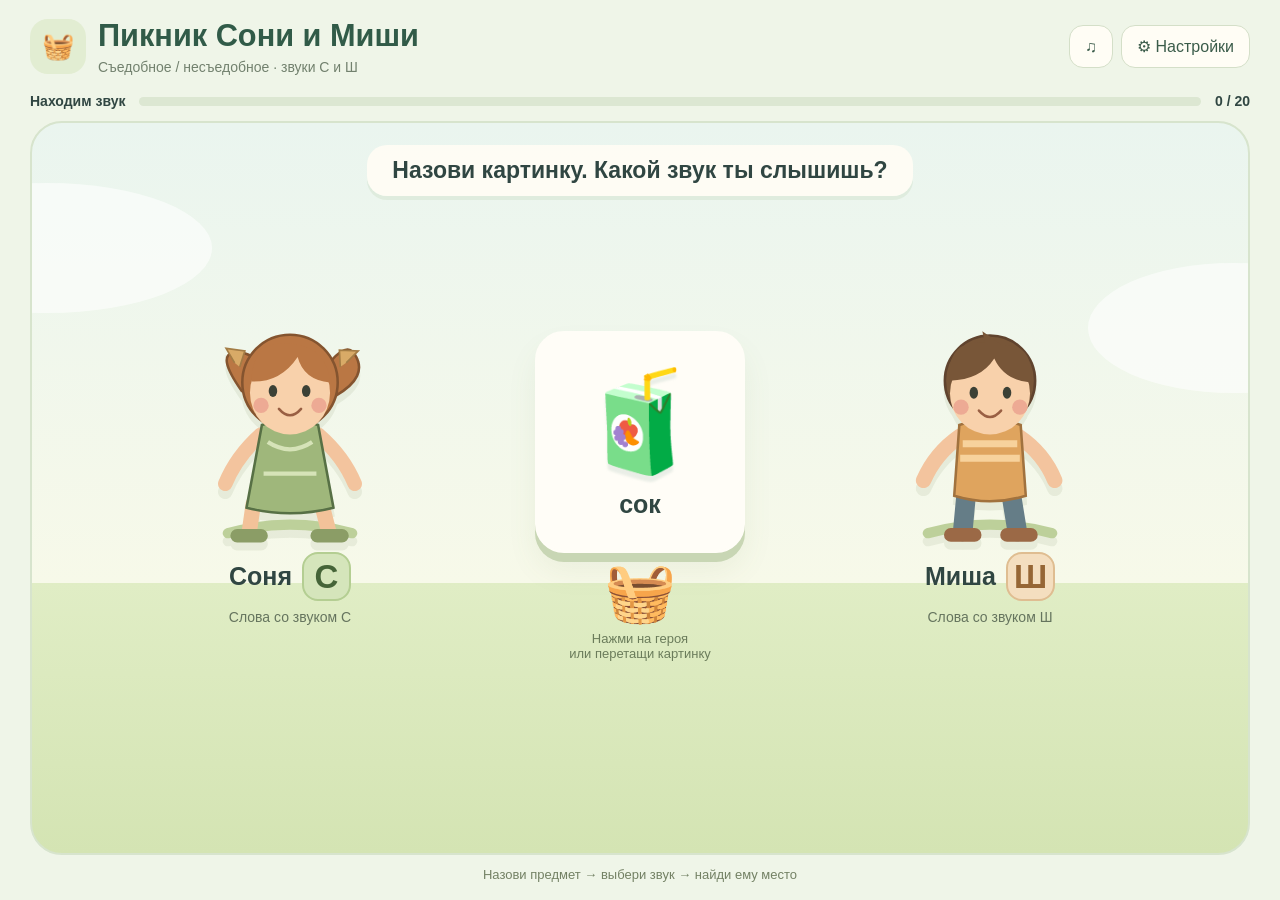
==== index.html @ 3ce97f21 "Add playable S and Sh picnic sorting game" ====
<!doctype html>
<html lang="ru"><head>
<meta charset="utf-8"><meta name="viewport" content="width=device-width,initial-scale=1">
<title>Пикник Сони и Миши · С и Ш</title>
<style>
:root{font-family:ui-rounded,'Trebuchet MS',Arial,sans-serif;color:#304642;background:#eff5e8}*{box-sizing:border-box}body{margin:0}button,select,input{font:inherit}button{cursor:pointer}button:focus-visible,select:focus-visible{outline:4px solid #ecab48;outline-offset:4px}button:disabled{cursor:default}.app{min-height:100svh;display:flex;flex-direction:column;padding:18px 30px;max-width:1600px;margin:auto}header{display:flex;align-items:center;gap:16px;justify-content:space-between}.brand{display:flex;align-items:center;gap:12px}.logo{background:#e2edd2;border-radius:18px;padding:12px;font-size:26px}h1{font-size:clamp(20px,2.4vw,32px);margin:0;color:#315b48}header p{margin:5px 0 0;color:#72816e;font-size:14px}.tools{display:flex;gap:8px}.icon,.small{border:1px solid #d4dfc8;background:#fffdf5;border-radius:14px;padding:11px 15px;color:#3b5c4a}.progress{margin:18px 0 12px;display:flex;align-items:center;gap:14px;font-weight:bold;font-size:14px}.track{height:9px;background:#dce7d2;border-radius:20px;flex:1;overflow:hidden}.fill{width:0;background:#8aaa69;height:100%;transition:width .4s}.scene{position:relative;flex:1;min-height:530px;border:2px solid #d7e4cd;border-radius:32px;overflow:hidden;background:linear-gradient(#eaf5ef 0%,#f7f9e9 63%,#e0edc5 63%,#d4e4b3 100%);display:flex;flex-direction:column;align-items:center;padding:22px 20px 16px}.scene:before,.scene:after{content:'';position:absolute;width:330px;height:130px;background:#fff9;border-radius:50%;top:60px;left:-150px}.scene:after{left:auto;right:-130px;top:140px;width:290px}.instruction{z-index:1;background:#fffdf5ed;border-radius:20px;padding:12px 25px;font-weight:bold;font-size:clamp(17px,2vw,23px);text-align:center;box-shadow:0 4px 0 #ceddc66b}.layout{z-index:1;width:100%;flex:1;display:grid;grid-template-columns:1fr 260px 1fr;align-items:center;gap:20px;max-width:1100px}.hero{border:3px solid transparent;background:transparent;border-radius:32px;padding:6px 16px;position:relative;min-width:0;color:inherit;transition:.2s}.hero:hover:not(:disabled){background:#fff8;transform:translateY(-4px)}.hero.selected{border-color:#e4af55;background:#fff9}.hero svg{width:100%;height:230px;overflow:visible;filter:drop-shadow(0 8px 0 #5c794518)}.name{display:flex;align-items:center;justify-content:center;gap:10px;font-size:25px;font-weight:bold;margin-top:2px}.badge{display:inline-grid;place-items:center;background:#d5e5bb;color:#456438;border:2px solid #b4ce92;width:49px;height:49px;border-radius:16px;font-size:33px}.misha .badge{background:#f4debf;border-color:#dfbd91;color:#966635}.caption{font-size:14px;color:#65745e;margin:8px 0}.collection{min-height:42px;max-width:240px;margin:auto;font-size:24px;line-height:1.5}.center{display:flex;flex-direction:column;align-items:center;gap:10px}.card{width:210px;height:222px;display:flex;flex-direction:column;justify-content:center;align-items:center;gap:12px;border:3px solid #fffdf7;border-radius:29px;background:#fffdf7;box-shadow:0 9px 0 #c8d6b4,0 18px 30px #67854a14;cursor:grab;touch-action:pan-y;transition:transform .2s}.card .picture{font-size:99px;line-height:1.15;filter:drop-shadow(0 6px 1px #afc5bc44)}.word{font-size:25px;font-weight:bold}.basket{font-size:58px;line-height:1}.tip{font-size:13px;color:#6b7c5b;text-align:center}.choices{display:flex;gap:14px;justify-content:center;z-index:2;min-height:68px;width:100%}.choice{border:2px solid #becda9;border-radius:20px;background:#fffdf5;padding:12px 24px;color:#3b593f;font-weight:bold;font-size:19px;box-shadow:0 4px 0 #bdcfa3;min-width:210px}.choice span{font-size:27px;margin-right:10px}.choice:hover{transform:translateY(-2px);background:#fff}.feedback{z-index:2;min-height:30px;margin-top:12px;font-size:17px;font-weight:bold;text-align:center}.wrong{animation:shake .35s}.happy svg{animation:hop .5s}.footer{text-align:center;font-size:13px;color:#738164;padding-top:12px}.overlay{position:fixed;inset:0;background:#30493f66;z-index:10;display:grid;place-items:center;padding:20px;backdrop-filter:blur(6px)}[hidden]{display:none!important}.modal{background:#fffef6;border-radius:30px;padding:28px;width:min(480px,100%);box-shadow:0 20px 80px #23452b33;max-height:90svh;overflow:auto}.modal h2{margin:0 0 12px;font-size:27px}.modal p{line-height:1.6;color:#68775f}.field{display:flex;align-items:center;justify-content:space-between;gap:16px;margin:18px 0}.field select{max-width:240px;padding:9px;border:1px solid #cad8bb;border-radius:10px;background:white;color:inherit}.field input{width:22px;height:22px;accent-color:#72955a}.primary{border:0;border-radius:16px;background:#547c4d;color:white;padding:14px 22px;font-weight:bold;min-height:48px}.modal .primary{width:100%;margin-top:8px}.finish{text-align:center}.finish .big{font-size:75px}.confetti{position:absolute;pointer-events:none;top:-30px;animation:fall 2.7s linear forwards;font-size:26px;z-index:5}.helptext{font-size:14px}.status{font-variant-numeric:tabular-nums;white-space:nowrap}@keyframes shake{25%{transform:translateX(-8px)}75%{transform:translateX(8px)}}@keyframes hop{50%{transform:translateY(-12px) rotate(3deg)}}@keyframes fall{to{transform:translateY(700px) rotate(260deg)}}@media(max-width:760px){.app{padding:12px}.tools button{padding:10px}.tools .label{display:none}.scene{padding:14px 6px;min-height:490px;border-radius:24px}.layout{grid-template-columns:1fr 145px 1fr;gap:0}.hero{padding:5px 0}.hero svg{height:180px}.card{width:140px;height:180px;border-radius:23px}.card .picture{font-size:73px}.word{font-size:21px}.name{font-size:18px;gap:5px}.badge{width:36px;height:36px;font-size:26px;border-radius:12px}.caption{font-size:12px}.collection{font-size:18px}.choice{min-width:0;flex:1;font-size:16px;padding:12px 8px}.choice span{margin-right:4px}.choices{gap:8px;padding:0 8px}.instruction{padding:12px}.tip{font-size:11px}header p{display:none}.basket{font-size:46px}.feedback{font-size:15px}}@media(max-width:410px){.layout{grid-template-columns:1fr 122px 1fr}.card{width:117px}.hero svg{height:150px}.name{font-size:16px}.badge{width:30px;height:32px;font-size:23px}.caption{font-size:11px}.word{font-size:19px}h1{font-size:18px}}
</style></head><body>
<div class="app">
<header><div class="brand"><div class="logo" aria-hidden="true">🧺</div><div><h1>Пикник Сони и Миши</h1><p>Съедобное / несъедобное · звуки С и Ш</p></div></div><div class="tools"><button class="icon" id="sound" aria-label="Выключить звуки">♫</button><button class="icon" id="settings">⚙ <span class="label">Настройки</span></button></div></header>
<div class="progress"><span id="phase">Находим звук</span><div class="track" role="progressbar" aria-label="Прогресс" aria-valuemin="0" aria-valuemax="20" aria-valuenow="0"><div class="fill"></div></div><span class="status" id="count">0 / 20</span></div>
<main class="scene"><div class="instruction" id="instruction">Назови картинку. Какой звук ты слышишь?</div>
<div class="layout"><button class="hero sonya" id="sonya" aria-label="Соня — звук С"><svg viewBox="0 0 260 270" aria-hidden="true"><path d="M57 255 Q130 235 203 255" fill="none" stroke="#bdd09a" stroke-width="12" stroke-linecap="round"/><path d="M87 220 L82 255 M167 220 L176 255" stroke="#f2c299" stroke-width="18" stroke-linecap="round"/><path d="M68 258h28m66 0h29" stroke="#8b9d66" stroke-width="16" stroke-linecap="round"/><path d="M96 139Q67 165 54 197M163 139q30 26 43 58" stroke="#f3c49e" stroke-width="17" fill="none" stroke-linecap="round"/><path d="M97 128Q130 116 163 128L181 225Q130 238 79 225Z" fill="#9fb77b" stroke="#577045" stroke-width="3"/><path d="M104 148q26 17 52 0M99 185h62" stroke="#d6e3b8" stroke-width="5" fill="none"/><path d="M74 89Q42 44 66 43q28-2 31 32M164 72q30-46 42-27 17 26-23 49" fill="#ba7744" stroke="#84542f" stroke-width="3"/><circle cx="130" cy="78" r="56" fill="#ba7744" stroke="#84542f" stroke-width="3"/><ellipse cx="130" cy="90" rx="47" ry="49" fill="#f8d1ab"/><path d="M85 77Q85 24 135 33q39 5 42 45-31-3-38-30-20 30-54 29" fill="#ba7744"/><ellipse cx="110" cy="88" rx="5" ry="7" fill="#3c4136"/><ellipse cx="149" cy="88" rx="5" ry="7" fill="#3c4136"/><circle cx="96" cy="105" r="9" fill="#edaa94"/><circle cx="164" cy="105" r="9" fill="#edaa94"/><path d="M117 109q13 15 26 0" stroke="#995f43" stroke-width="3" fill="none" stroke-linecap="round"/><path d="M65 55l-10-17 22 3-6 19M196 55l14-14-22-1 1 20" fill="#d8aa67" stroke="#a37c45" stroke-width="2"/></svg><div class="name">Соня <span class="badge">С</span></div><div class="caption">Слова со звуком С</div><div class="collection" id="sonyaItems" aria-label="Предметы Сони"></div></button>
<div class="center"><div class="card" id="card" draggable="true" tabindex="0" role="group" aria-label="Текущий предмет"><div class="picture" id="picture"></div><div class="word" id="word"></div></div><div class="basket" aria-hidden="true">🧺</div><div class="tip" id="tip">Нажми на героя<br>или перетащи картинку</div></div>
<button class="hero misha" id="misha" aria-label="Миша — звук Ш"><svg viewBox="0 0 260 270" aria-hidden="true"><path d="M57 255Q130 235 203 255" fill="none" stroke="#bdd09a" stroke-width="12" stroke-linecap="round"/><path d="M102 210l-4 43m57-43 7 43" stroke="#657d87" stroke-width="23" stroke-linecap="round"/><path d="M84 257h28m38 0h28" stroke="#9b6946" stroke-width="16" stroke-linecap="round"/><path d="M95 141q-29 20-43 52m111-52q30 20 43 52" stroke="#f3c49e" stroke-width="18" fill="none" stroke-linecap="round"/><path d="M94 128Q130 115 166 128L172 211Q130 224 88 211Z" fill="#dfa45e" stroke="#a1723e" stroke-width="3"/><path d="M98 150h64m-67 17h70" stroke="#f7d29c" stroke-width="8"/><circle cx="130" cy="76" r="53" fill="#785638" stroke="#60432e" stroke-width="3"/><ellipse cx="130" cy="91" rx="47" ry="48" fill="#f8d1ab"/><path d="M83 76q-5-48 41-45l-3-13 23 16q38-2 34 44-31-2-43-28-16 25-52 26" fill="#785638"/><ellipse cx="111" cy="90" rx="5" ry="7" fill="#3c4136"/><ellipse cx="150" cy="90" rx="5" ry="7" fill="#3c4136"/><circle cx="96" cy="107" r="9" fill="#edaa94"/><circle cx="165" cy="107" r="9" fill="#edaa94"/><path d="M117 111q13 15 26 0" stroke="#995f43" stroke-width="3" fill="none" stroke-linecap="round"/></svg><div class="name">Миша <span class="badge">Ш</span></div><div class="caption">Слова со звуком Ш</div><div class="collection" id="mishaItems" aria-label="Предметы Миши"></div></button></div>
<div class="choices" id="choices" hidden><button class="choice" data-edible="true"><span>🍽️</span>Можно съесть</button><button class="choice" data-edible="false"><span>🗄️</span>Нельзя съесть</button></div><div class="feedback" id="feedback" role="status" aria-live="polite"></div></main><div class="footer">Назови предмет → выбери звук → найди ему место</div></div>
<div class="overlay" id="settingsModal" hidden><section class="modal" role="dialog" aria-modal="true" aria-labelledby="settingsTitle"><h2 id="settingsTitle">Настроим пикник</h2><p>Ребёнок называет картинку вслух, а затем выбирает ответ.</p><label class="field">Режим<select id="mode"><option value="double">Звук + съедобное</option><option value="sound">Только С / Ш</option><option value="food">Только съедобное</option></select></label><label class="field">Картинок<select id="amount"><option>10</option><option>15</option><option selected>20</option></select></label><label class="field">Подписи к картинкам<input type="checkbox" id="labels" checked></label><p class="helptext">С и Ш — клавиши 1 и 2. На втором шаге: 1 — можно съесть, 2 — нельзя. Картинку также можно перетащить к ответу.</p><button class="primary" id="start">Начать заново</button><button class="small" id="closeSettings" style="width:100%;margin-top:10px">Продолжить игру</button></section></div>
<div class="overlay" id="finishModal" hidden><section class="modal finish" role="dialog" aria-modal="true" aria-labelledby="finishTitle"><div class="big">🧺🌼</div><h2 id="finishTitle">Пикник готов!</h2><p id="results"></p><p>Придумай предложение про угощение Сони или Миши.</p><button class="primary" id="again">Сыграть ещё</button><button class="small" id="finishSettings" style="margin-top:12px">Изменить настройки</button></section></div>
<script>
'use strict';
const ITEMS=[
['сок','🧃','С',true],['сыр','🧀','С',true],['суп','🍲','С',true],['салат','🥗','С',true],['ананас','🍍','С',true],
['сапог','👢','С',false],['самокат','🛴','С',false],['санки','🛷','С',false],['насос','pump','С',false],['пылесос','vacuum','С',false],
['каша','porridge','Ш',true],['груша','🍐','Ш',true],['вишня','🍒','Ш',true],['шоколад','🍫','Ш',true],['лапша','🍜','Ш',true],
['шапка','🧢','Ш',false],['шуба','coat','Ш',false],['шкаф','wardrobe','Ш',false],['машина','🚗','Ш',false],['подушка','pillow','Ш',false]
].map(([word,picture,sound,edible])=>({word,picture,sound,edible}));
const ART={pump:'<path d="M36 21h48M60 21v55M41 78h38v27H41zM28 108h64" fill="#83b1b4"/><path d="M79 97q27 0 22-37h-9" fill="none"/>',vacuum:'<path d="M46 75q-7-42 21-48h23v48M90 27v64h15" fill="none"/><path d="M18 76q25-22 51 0v26H18z" fill="#e5ad5e"/><circle cx="30" cy="104" r="9" fill="#627c85"/><circle cx="60" cy="104" r="9" fill="#627c85"/>',porridge:'<ellipse cx="60" cy="66" rx="43" ry="16" fill="#edcf8f"/><path d="M17 66q4 45 43 45t43-45" fill="#92b8ba"/><path d="M78 62l20-39" fill="none"/><circle cx="47" cy="61" r="3"/><circle cx="67" cy="67" r="3"/>',coat:'<path d="M43 23l17 13 17-13 27 19-8 42-17-8 5 36H36l5-36-17 8-8-42z" fill="#c59673"/><path d="M43 23l17 13-9 19-15-19m41-13L60 36l9 19 15-19M60 51v61" fill="#f5e7cf"/>',wardrobe:'<rect x="22" y="13" width="76" height="94" rx="5" fill="#c69a69"/><path d="M60 13v94M31 107v8m58-8v8"/><path d="M50 56v12m20-12v12" stroke="#fff2c7"/>',pillow:'<path d="M20 25q40 8 80 0-8 34 0 70-40-8-80 0 8-35 0-70z" fill="#c1b6dc"/><path d="M29 35q31 6 62 0-6 24 0 50-31-6-62 0 6-25 0-50z" fill="none" stroke="#e9def9"/>'};
const $=s=>document.querySelector(s);let deck=[],index=0,stage='sound',busy=false,errors=0,firstTry=0,itemWrong=false,timer=null,muted=false,returnFocus=null;let config={mode:'double',amount:20,labels:true};
function graphic(key){return ART[key]?'<svg viewBox="0 0 120 125" width="110" height="110" style="vertical-align:middle" fill="none" stroke="#53685b" stroke-width="4" stroke-linejoin="round" stroke-linecap="round" aria-hidden="true">'+ART[key]+'</svg>':key}
function shuffle(a){for(let i=a.length-1;i>0;i--){const j=Math.floor(Math.random()*(i+1));[a[i],a[j]]=[a[j],a[i]]}return a}
function newDeck(){const groups=['С','Ш'].flatMap(s=>[true,false].map(e=>shuffle(ITEMS.filter(x=>x.sound===s&&x.edible===e))));const a=[];for(let n=0;a.length<config.amount;n++)for(const g of shuffle([...groups]))if(g[n]&&a.length<config.amount)a.push(g[n]);return shuffle(a)}
function tone(ok){if(muted)return;try{const C=window.AudioContext||window.webkitAudioContext;if(!C)return;const c=tone.context||(tone.context=new C());c.resume();const o=c.createOscillator(),g=c.createGain();o.connect(g);g.connect(c.destination);o.type='sine';o.frequency.setValueAtTime(ok?540:230,c.currentTime);o.frequency.exponentialRampToValueAtTime(ok?810:180,c.currentTime+.14);g.gain.setValueAtTime(.065,c.currentTime);g.gain.exponentialRampToValueAtTime(.001,c.currentTime+.22);o.start();o.stop(c.currentTime+.23)}catch{}}
function render(){const item=deck[index];$('#count').textContent=index+' / '+deck.length;$('.fill').style.width=(100*index/deck.length)+'%';$('.track').setAttribute('aria-valuenow',index);$('.track').setAttribute('aria-valuemax',deck.length);if(!item)return;$('#picture').innerHTML=graphic(item.picture);$('#word').textContent=item.word;$('#word').hidden=!config.labels;$('#card').setAttribute('aria-label',config.labels?item.word:'Картинка предмета');$('#choices').hidden=stage!=='food';$('#phase').textContent=stage==='sound'?'Находим звук':'Съедобное или нет?';$('#instruction').textContent=stage==='sound'?'Назови картинку. Какой звук ты слышишь?':'Этот предмет можно съесть?';$('#tip').innerHTML=stage==='sound'?'Нажми на героя<br>или перетащи картинку':'Выбери тарелку или полочку';for(const [id,s]of [['sonya','С'],['misha','Ш']]){const hero=$('#'+id);hero.disabled=stage!=='sound';hero.classList.toggle('selected',stage==='food'&&config.mode!=='food'&&item.sound===s)}}
function start(){clearTimeout(timer);busy=false;index=0;errors=0;firstTry=0;itemWrong=false;deck=newDeck();stage=config.mode==='food'?'food':'sound';$('#feedback').textContent='';$('#sonyaItems').replaceChildren();$('#mishaItems').replaceChildren();$('#finishModal').hidden=true;$('#settingsModal').hidden=true;render()}
function error(){errors++;itemWrong=true;tone(false);$('#feedback').textContent='Попробуй ещё раз. Назови предмет медленно.';$('#feedback').style.color='#a16c39';$('#card').classList.remove('wrong');void $('#card').offsetWidth;$('#card').classList.add('wrong')}
function answer(value){if(busy||!$('#settingsModal').hidden||!$('#finishModal').hidden)return;const item=deck[index];if(!item)return;const correct=stage==='sound'?value===item.sound:value===item.edible;if(!correct){error();return}tone(true);$('#feedback').style.color='#4c7047';if(stage==='sound'&&config.mode==='double'){stage='food';$('#feedback').textContent='Верно, звук '+item.sound+'! Теперь найди предмету место.';render();return}busy=true;if(!itemWrong)firstTry++;$('#feedback').textContent=config.mode==='sound'?'Верно! Это слово со звуком '+item.sound+'.':item.edible?'Верно! '+item.word[0].toUpperCase()+item.word.slice(1)+' — можно съесть.':'Верно! '+item.word[0].toUpperCase()+item.word.slice(1)+' — нельзя съесть.';const hero=item.sound==='С'?'sonya':'misha';$('#'+hero).classList.add('happy');const token=document.createElement('span');token.title=item.word;token.innerHTML=ART[item.picture]?graphic(item.picture):item.picture;const svg=token.querySelector('svg');if(svg){svg.setAttribute('width','28');svg.setAttribute('height','28')}$('#'+hero+'Items').append(token);timer=setTimeout(()=>{$('#'+hero).classList.remove('happy');index++;itemWrong=false;busy=false;if(index===deck.length){render();finish()}else{stage=config.mode==='food'?'food':'sound';$('#feedback').textContent='';render()}},950)}
function finish(){$('#results').textContent='Разобрано предметов: '+deck.length+'. С первой попытки: '+firstTry+'. '+(errors?'Повторных попыток: '+errors+'.':'Все ответы верные!');$('#finishModal').hidden=false;$('#again').focus();for(let n=0;n<22;n++){const e=document.createElement('span');e.className='confetti';e.textContent=['🌼','🍃','✨'][n%3];e.style.left=Math.random()*100+'%';e.style.animationDelay=Math.random()*.7+'s';$('.scene').append(e);e.addEventListener('animationend',()=>e.remove())}}
$('#sonya').onclick=()=>answer('С');$('#misha').onclick=()=>answer('Ш');document.querySelectorAll('[data-edible]').forEach(b=>b.onclick=()=>answer(b.dataset.edible==='true'));
$('#card').addEventListener('dragstart',e=>{if(busy){e.preventDefault();return}e.dataTransfer.setData('text/plain','picnic-item');e.dataTransfer.effectAllowed='move'});
for(const target of document.querySelectorAll('.hero,.choice')){target.addEventListener('dragover',e=>{if(!busy)e.preventDefault()});target.addEventListener('drop',e=>{e.preventDefault();if(e.dataTransfer.getData('text/plain')!=='picnic-item')return;if(stage==='sound'&&target.classList.contains('hero'))answer(target.id==='sonya'?'С':'Ш');if(stage==='food'&&target.dataset.edible!==undefined)answer(target.dataset.edible==='true')})}
function settings(){returnFocus=document.activeElement;$('#mode').value=config.mode;$('#amount').value=config.amount;$('#labels').checked=config.labels;$('#settingsModal').hidden=false;$('#mode').focus()}
$('#settings').onclick=settings;$('#closeSettings').onclick=()=>{$('#settingsModal').hidden=true;returnFocus?.focus()};$('#start').onclick=()=>{config={mode:$('#mode').value,amount:Number($('#amount').value),labels:$('#labels').checked};start();$('#card').focus()};$('#again').onclick=()=>{start();$('#card').focus()};$('#finishSettings').onclick=()=>{$('#finishModal').hidden=true;settings()};$('#sound').onclick=()=>{muted=!muted;$('#sound').textContent=muted?'♪̸':'♫';$('#sound').setAttribute('aria-label',muted?'Включить звуки':'Выключить звуки');$('#sound').setAttribute('aria-pressed',String(muted))};
document.addEventListener('keydown',e=>{const modal=!$('#settingsModal').hidden?$('#settingsModal'):!$('#finishModal').hidden?$('#finishModal'):null;if(modal){if(e.key==='Escape'&&modal.id==='settingsModal')$('#closeSettings').click();if(e.key==='Tab'){const focusables=[...modal.querySelectorAll('button,select,input')];const first=focusables[0],last=focusables.at(-1);if(e.shiftKey&&document.activeElement===first){e.preventDefault();last.focus()}else if(!e.shiftKey&&document.activeElement===last){e.preventDefault();first.focus()}}return}if(e.key==='1'||e.key==='2'){e.preventDefault();answer(stage==='sound'?(e.key==='1'?'С':'Ш'):e.key==='1')}});start();
</script>
</body></html>
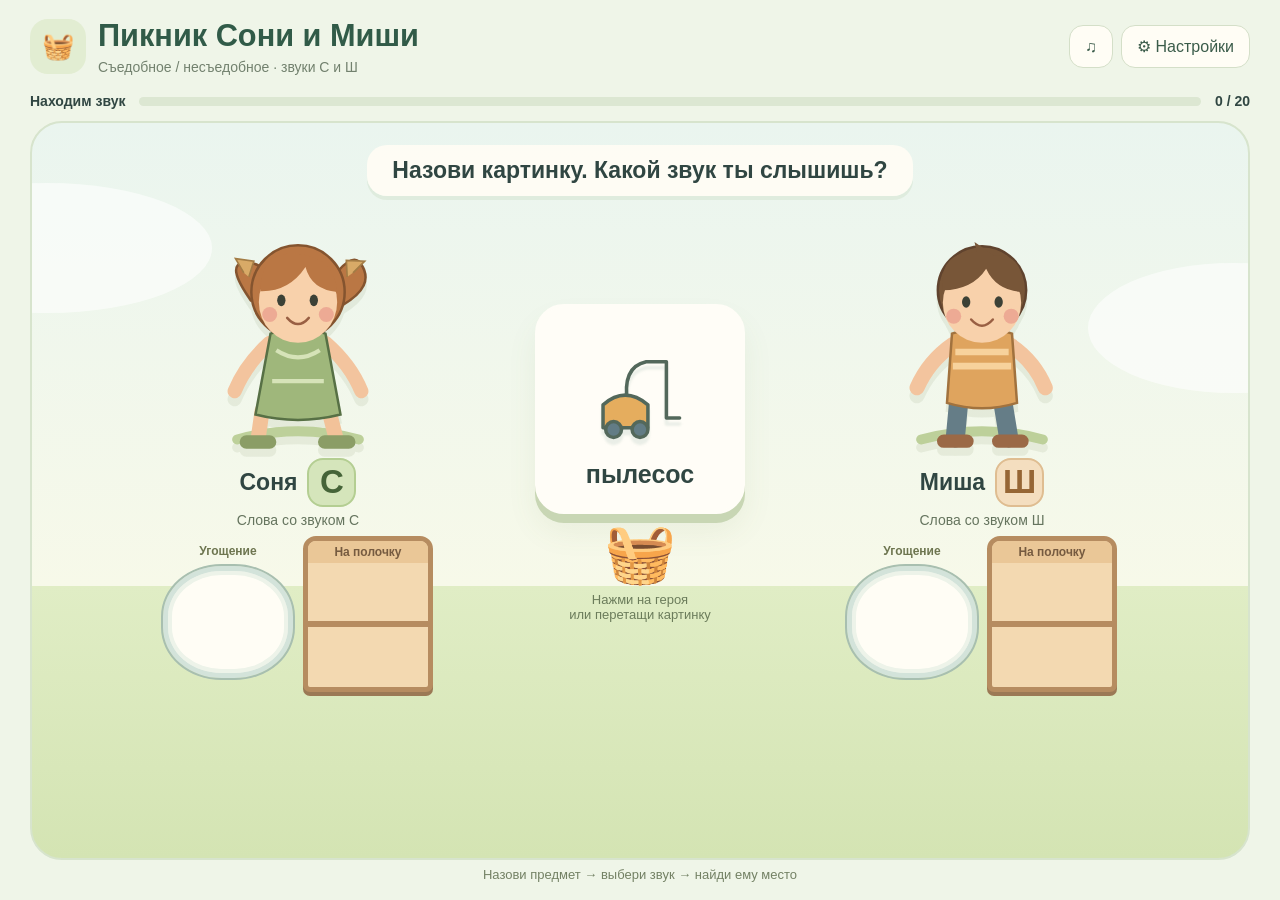
==== commit 5c137ee5: "Keep game viewport fixed and sort collected items into plates and shelves" ====
--- a/index.html
+++ b/index.html
@@ -3,15 +3,22 @@
 <meta charset="utf-8"><meta name="viewport" content="width=device-width,initial-scale=1">
 <title>Пикник Сони и Миши · С и Ш</title>
 <style>
-:root{font-family:ui-rounded,'Trebuchet MS',Arial,sans-serif;color:#304642;background:#eff5e8}*{box-sizing:border-box}body{margin:0}button,select,input{font:inherit}button{cursor:pointer}button:focus-visible,select:focus-visible{outline:4px solid #ecab48;outline-offset:4px}button:disabled{cursor:default}.app{min-height:100svh;display:flex;flex-direction:column;padding:18px 30px;max-width:1600px;margin:auto}header{display:flex;align-items:center;gap:16px;justify-content:space-between}.brand{display:flex;align-items:center;gap:12px}.logo{background:#e2edd2;border-radius:18px;padding:12px;font-size:26px}h1{font-size:clamp(20px,2.4vw,32px);margin:0;color:#315b48}header p{margin:5px 0 0;color:#72816e;font-size:14px}.tools{display:flex;gap:8px}.icon,.small{border:1px solid #d4dfc8;background:#fffdf5;border-radius:14px;padding:11px 15px;color:#3b5c4a}.progress{margin:18px 0 12px;display:flex;align-items:center;gap:14px;font-weight:bold;font-size:14px}.track{height:9px;background:#dce7d2;border-radius:20px;flex:1;overflow:hidden}.fill{width:0;background:#8aaa69;height:100%;transition:width .4s}.scene{position:relative;flex:1;min-height:530px;border:2px solid #d7e4cd;border-radius:32px;overflow:hidden;background:linear-gradient(#eaf5ef 0%,#f7f9e9 63%,#e0edc5 63%,#d4e4b3 100%);display:flex;flex-direction:column;align-items:center;padding:22px 20px 16px}.scene:before,.scene:after{content:'';position:absolute;width:330px;height:130px;background:#fff9;border-radius:50%;top:60px;left:-150px}.scene:after{left:auto;right:-130px;top:140px;width:290px}.instruction{z-index:1;background:#fffdf5ed;border-radius:20px;padding:12px 25px;font-weight:bold;font-size:clamp(17px,2vw,23px);text-align:center;box-shadow:0 4px 0 #ceddc66b}.layout{z-index:1;width:100%;flex:1;display:grid;grid-template-columns:1fr 260px 1fr;align-items:center;gap:20px;max-width:1100px}.hero{border:3px solid transparent;background:transparent;border-radius:32px;padding:6px 16px;position:relative;min-width:0;color:inherit;transition:.2s}.hero:hover:not(:disabled){background:#fff8;transform:translateY(-4px)}.hero.selected{border-color:#e4af55;background:#fff9}.hero svg{width:100%;height:230px;overflow:visible;filter:drop-shadow(0 8px 0 #5c794518)}.name{display:flex;align-items:center;justify-content:center;gap:10px;font-size:25px;font-weight:bold;margin-top:2px}.badge{display:inline-grid;place-items:center;background:#d5e5bb;color:#456438;border:2px solid #b4ce92;width:49px;height:49px;border-radius:16px;font-size:33px}.misha .badge{background:#f4debf;border-color:#dfbd91;color:#966635}.caption{font-size:14px;color:#65745e;margin:8px 0}.collection{min-height:42px;max-width:240px;margin:auto;font-size:24px;line-height:1.5}.center{display:flex;flex-direction:column;align-items:center;gap:10px}.card{width:210px;height:222px;display:flex;flex-direction:column;justify-content:center;align-items:center;gap:12px;border:3px solid #fffdf7;border-radius:29px;background:#fffdf7;box-shadow:0 9px 0 #c8d6b4,0 18px 30px #67854a14;cursor:grab;touch-action:pan-y;transition:transform .2s}.card .picture{font-size:99px;line-height:1.15;filter:drop-shadow(0 6px 1px #afc5bc44)}.word{font-size:25px;font-weight:bold}.basket{font-size:58px;line-height:1}.tip{font-size:13px;color:#6b7c5b;text-align:center}.choices{display:flex;gap:14px;justify-content:center;z-index:2;min-height:68px;width:100%}.choice{border:2px solid #becda9;border-radius:20px;background:#fffdf5;padding:12px 24px;color:#3b593f;font-weight:bold;font-size:19px;box-shadow:0 4px 0 #bdcfa3;min-width:210px}.choice span{font-size:27px;margin-right:10px}.choice:hover{transform:translateY(-2px);background:#fff}.feedback{z-index:2;min-height:30px;margin-top:12px;font-size:17px;font-weight:bold;text-align:center}.wrong{animation:shake .35s}.happy svg{animation:hop .5s}.footer{text-align:center;font-size:13px;color:#738164;padding-top:12px}.overlay{position:fixed;inset:0;background:#30493f66;z-index:10;display:grid;place-items:center;padding:20px;backdrop-filter:blur(6px)}[hidden]{display:none!important}.modal{background:#fffef6;border-radius:30px;padding:28px;width:min(480px,100%);box-shadow:0 20px 80px #23452b33;max-height:90svh;overflow:auto}.modal h2{margin:0 0 12px;font-size:27px}.modal p{line-height:1.6;color:#68775f}.field{display:flex;align-items:center;justify-content:space-between;gap:16px;margin:18px 0}.field select{max-width:240px;padding:9px;border:1px solid #cad8bb;border-radius:10px;background:white;color:inherit}.field input{width:22px;height:22px;accent-color:#72955a}.primary{border:0;border-radius:16px;background:#547c4d;color:white;padding:14px 22px;font-weight:bold;min-height:48px}.modal .primary{width:100%;margin-top:8px}.finish{text-align:center}.finish .big{font-size:75px}.confetti{position:absolute;pointer-events:none;top:-30px;animation:fall 2.7s linear forwards;font-size:26px;z-index:5}.helptext{font-size:14px}.status{font-variant-numeric:tabular-nums;white-space:nowrap}@keyframes shake{25%{transform:translateX(-8px)}75%{transform:translateX(8px)}}@keyframes hop{50%{transform:translateY(-12px) rotate(3deg)}}@keyframes fall{to{transform:translateY(700px) rotate(260deg)}}@media(max-width:760px){.app{padding:12px}.tools button{padding:10px}.tools .label{display:none}.scene{padding:14px 6px;min-height:490px;border-radius:24px}.layout{grid-template-columns:1fr 145px 1fr;gap:0}.hero{padding:5px 0}.hero svg{height:180px}.card{width:140px;height:180px;border-radius:23px}.card .picture{font-size:73px}.word{font-size:21px}.name{font-size:18px;gap:5px}.badge{width:36px;height:36px;font-size:26px;border-radius:12px}.caption{font-size:12px}.collection{font-size:18px}.choice{min-width:0;flex:1;font-size:16px;padding:12px 8px}.choice span{margin-right:4px}.choices{gap:8px;padding:0 8px}.instruction{padding:12px}.tip{font-size:11px}header p{display:none}.basket{font-size:46px}.feedback{font-size:15px}}@media(max-width:410px){.layout{grid-template-columns:1fr 122px 1fr}.card{width:117px}.hero svg{height:150px}.name{font-size:16px}.badge{width:30px;height:32px;font-size:23px}.caption{font-size:11px}.word{font-size:19px}h1{font-size:18px}}
+:root{font-family:ui-rounded,'Trebuchet MS',Arial,sans-serif;color:#304642;background:#eff5e8}*{box-sizing:border-box}body{margin:0}button,select,input{font:inherit}button{cursor:pointer}button:focus-visible,select:focus-visible{outline:4px solid #ecab48;outline-offset:4px}button:disabled{cursor:default}.app{min-height:100svh;display:flex;flex-direction:column;padding:18px 30px;max-width:1600px;margin:auto}header{display:flex;align-items:center;gap:16px;justify-content:space-between}.brand{display:flex;align-items:center;gap:12px}.logo{background:#e2edd2;border-radius:18px;padding:12px;font-size:26px}h1{font-size:clamp(20px,2.4vw,32px);margin:0;color:#315b48}header p{margin:5px 0 0;color:#72816e;font-size:14px}.tools{display:flex;gap:8px}.icon,.small{border:1px solid #d4dfc8;background:#fffdf5;border-radius:14px;padding:11px 15px;color:#3b5c4a}.progress{margin:18px 0 12px;display:flex;align-items:center;gap:14px;font-weight:bold;font-size:14px}.track{height:9px;background:#dce7d2;border-radius:20px;flex:1;overflow:hidden}.fill{width:0;background:#8aaa69;height:100%;transition:width .4s}.scene{position:relative;flex:1;min-height:530px;border:2px solid #d7e4cd;border-radius:32px;overflow:hidden;background:linear-gradient(#eaf5ef 0%,#f7f9e9 63%,#e0edc5 63%,#d4e4b3 100%);display:flex;flex-direction:column;align-items:center;padding:22px 20px 16px}.scene:before,.scene:after{content:'';position:absolute;width:330px;height:130px;background:#fff9;border-radius:50%;top:60px;left:-150px}.scene:after{left:auto;right:-130px;top:140px;width:290px}.instruction{z-index:1;background:#fffdf5ed;border-radius:20px;padding:12px 25px;font-weight:bold;font-size:clamp(17px,2vw,23px);text-align:center;box-shadow:0 4px 0 #ceddc66b}.layout{z-index:1;width:100%;flex:1;display:grid;grid-template-columns:1fr 260px 1fr;align-items:center;gap:20px;max-width:1100px}.hero{border:3px solid transparent;background:transparent;border-radius:32px;padding:6px 16px;position:relative;min-width:0;color:inherit;transition:.2s}.hero:hover:not(:disabled){background:#fff8;transform:translateY(-4px)}.hero.selected{border-color:#e4af55;background:#fff9}.hero>svg{width:100%;height:230px;overflow:visible;filter:drop-shadow(0 8px 0 #5c794518)}.name{display:flex;align-items:center;justify-content:center;gap:10px;font-size:25px;font-weight:bold;margin-top:2px}.badge{display:inline-grid;place-items:center;background:#d5e5bb;color:#456438;border:2px solid #b4ce92;width:49px;height:49px;border-radius:16px;font-size:33px}.misha .badge{background:#f4debf;border-color:#dfbd91;color:#966635}.caption{font-size:14px;color:#65745e;margin:8px 0}.collection{min-height:42px;max-width:240px;margin:auto;font-size:24px;line-height:1.5}.center{display:flex;flex-direction:column;align-items:center;gap:10px}.card{width:210px;height:222px;display:flex;flex-direction:column;justify-content:center;align-items:center;gap:12px;border:3px solid #fffdf7;border-radius:29px;background:#fffdf7;box-shadow:0 9px 0 #c8d6b4,0 18px 30px #67854a14;cursor:grab;touch-action:pan-y;transition:transform .2s}.card .picture{font-size:99px;line-height:1.15;filter:drop-shadow(0 6px 1px #afc5bc44)}.word{font-size:25px;font-weight:bold}.basket{font-size:58px;line-height:1}.tip{font-size:13px;color:#6b7c5b;text-align:center}.choices{display:flex;gap:14px;justify-content:center;z-index:2;min-height:68px;width:100%}.choice{border:2px solid #becda9;border-radius:20px;background:#fffdf5;padding:12px 24px;color:#3b593f;font-weight:bold;font-size:19px;box-shadow:0 4px 0 #bdcfa3;min-width:210px}.choice span{font-size:27px;margin-right:10px}.choice:hover{transform:translateY(-2px);background:#fff}.feedback{z-index:2;min-height:30px;margin-top:12px;font-size:17px;font-weight:bold;text-align:center}.wrong{animation:shake .35s}.happy>svg{animation:hop .5s}.footer{text-align:center;font-size:13px;color:#738164;padding-top:12px}.overlay{position:fixed;inset:0;background:#30493f66;z-index:10;display:grid;place-items:center;padding:20px;backdrop-filter:blur(6px)}[hidden]{display:none!important}.modal{background:#fffef6;border-radius:30px;padding:28px;width:min(480px,100%);box-shadow:0 20px 80px #23452b33;max-height:90svh;overflow:auto}.modal h2{margin:0 0 12px;font-size:27px}.modal p{line-height:1.6;color:#68775f}.field{display:flex;align-items:center;justify-content:space-between;gap:16px;margin:18px 0}.field select{max-width:240px;padding:9px;border:1px solid #cad8bb;border-radius:10px;background:white;color:inherit}.field input{width:22px;height:22px;accent-color:#72955a}.primary{border:0;border-radius:16px;background:#547c4d;color:white;padding:14px 22px;font-weight:bold;min-height:48px}.modal .primary{width:100%;margin-top:8px}.finish{text-align:center}.finish .big{font-size:75px}.confetti{position:absolute;pointer-events:none;top:-30px;animation:fall 2.7s linear forwards;font-size:26px;z-index:5}.helptext{font-size:14px}.status{font-variant-numeric:tabular-nums;white-space:nowrap}@keyframes shake{25%{transform:translateX(-8px)}75%{transform:translateX(8px)}}@keyframes hop{50%{transform:translateY(-12px) rotate(3deg)}}@keyframes fall{to{transform:translateY(700px) rotate(260deg)}}@media(max-width:760px){.app{padding:12px}.tools button{padding:10px}.tools .label{display:none}.scene{padding:14px 6px;min-height:490px;border-radius:24px}.layout{grid-template-columns:1fr 145px 1fr;gap:0}.hero{padding:5px 0}.hero>svg{height:180px}.card{width:140px;height:180px;border-radius:23px}.card .picture{font-size:73px}.word{font-size:21px}.name{font-size:18px;gap:5px}.badge{width:36px;height:36px;font-size:26px;border-radius:12px}.caption{font-size:12px}.collection{font-size:18px}.choice{min-width:0;flex:1;font-size:16px;padding:12px 8px}.choice span{margin-right:4px}.choices{gap:8px;padding:0 8px}.instruction{padding:12px}.tip{font-size:11px}header p{display:none}.basket{font-size:46px}.feedback{font-size:15px}}@media(max-width:410px){.layout{grid-template-columns:1fr 122px 1fr}.card{width:117px}.hero>svg{height:150px}.name{font-size:16px}.badge{width:30px;height:32px;font-size:23px}.caption{font-size:11px}.word{font-size:19px}h1{font-size:18px}}
+
+/* Fixed storage: small item SVGs never inherit character dimensions. */
+.app{height:100svh;min-height:0;overflow:hidden}header,.progress,.footer{flex-shrink:0}.scene{min-height:0;flex:1}.layout{min-height:0;grid-template-columns:minmax(0,1fr) 240px minmax(0,1fr);gap:14px}.hero{padding:4px 12px;align-self:center;width:100%;min-height:0}.hero>svg{height:clamp(105px,25svh,230px)}.hero:hover:not(:disabled){transform:none}.collection{width:100%;max-width:270px;height:164px;min-height:164px;display:grid;grid-template-columns:1fr 1fr;gap:10px;margin:8px auto 0;line-height:1;font-size:24px}.storage-label{font-size:12px;font-weight:bold;line-height:20px;color:#6d754f}.plate-zone{padding-top:5px}.slots{height:120px;display:grid;grid-template-columns:repeat(3,minmax(0,1fr));grid-template-rows:repeat(2,1fr);gap:3px;padding:8px;align-items:center;justify-items:center;overflow:hidden}.plate{border:5px solid #d3e3da;outline:2px solid #a8bfb0;background:#fffdf5;border-radius:45%;box-shadow:inset 0 0 0 4px #edf3e9;height:112px;margin-top:5px}.cupboard{background:#f3d9b1;border:5px solid #b68c60;border-radius:13px 13px 7px 7px;box-shadow:0 4px 0 #9b7955;height:156px;overflow:hidden}.cupboard .storage-label{background:#eac797;line-height:22px;color:#765b40}.shelf{height:124px;background:linear-gradient(to bottom,transparent 47%,#b68c60 47%,#b68c60 52%,transparent 52%);padding:2px 4px 8px}.slots>span{display:flex;align-items:center;justify-content:center;width:100%;height:100%;min-width:0;min-height:0;font-size:26px;line-height:1}.slots svg{display:block;width:30px!important;height:30px!important;max-width:100%;filter:none;overflow:visible}.choices{height:64px;min-height:64px;flex-shrink:0}.choices.inactive{visibility:hidden;pointer-events:none}.feedback{height:40px;min-height:40px;flex-shrink:0;margin-top:8px;font-size:16px;display:grid;place-items:center}.instruction{flex-shrink:0}.name{font-size:23px}.caption{margin:5px 0}.tip{min-height:30px}.card{height:210px}.footer{padding-top:7px}
+@media(max-height:760px){.app{padding-top:10px;padding-bottom:8px}.progress{margin:10px 0}.scene{padding-top:12px;padding-bottom:5px}.hero>svg{height:clamp(70px,20svh,150px)}.collection{height:134px;min-height:134px}.cupboard{height:129px}.slots{height:96px}.shelf{height:97px}.plate{height:94px}.name{font-size:19px}.badge{width:35px;height:35px;font-size:26px}.caption{font-size:12px}.card{height:175px}.card .picture{font-size:78px}.basket{font-size:42px}.instruction{padding:8px 15px;font-size:18px}.choices{height:54px;min-height:54px}.choice{padding:8px 16px;font-size:17px}.feedback{font-size:14px;height:34px;min-height:34px}.collection .slots svg{height:27px!important;width:27px!important}}
+@media(max-width:760px){.layout{grid-template-columns:minmax(0,1fr) 132px minmax(0,1fr);gap:3px}.hero{padding:4px 0}.hero>svg{height:clamp(85px,20svh,160px)}.collection{grid-template-columns:1fr;grid-template-rows:76px 101px;height:184px;min-height:184px;gap:6px;max-width:150px}.plate-zone{padding:0}.plate{height:52px;margin:0;border-width:3px;border-radius:45%;padding:4px;grid-template-columns:repeat(5,minmax(0,1fr));grid-template-rows:1fr;gap:0}.cupboard{height:98px;border-width:4px}.shelf{height:70px;padding:0 3px 5px}.slots>span{font-size:21px}.slots svg{width:23px!important;height:23px!important}.plate svg{width:20px!important;height:20px!important}.storage-label{font-size:10px;line-height:18px}.cupboard .storage-label{line-height:18px}.name{font-size:17px}.caption{font-size:10px}.card{width:124px;height:165px}.card .picture{font-size:68px}.word{font-size:18px}.choice{font-size:14px;padding:8px 3px}.choices{padding:0 2px}.instruction{font-size:16px}.feedback{font-size:13px}.scene{padding-left:5px;padding-right:5px}.footer{font-size:11px}.badge{width:30px;height:32px;font-size:23px}}
+@media(max-height:530px){.collection{height:100px;min-height:100px}.cupboard{height:97px}.slots{height:68px}.plate{height:65px}.hero>svg{height:70px}.caption{display:none}.card{height:125px}.card .picture{font-size:55px}.word{font-size:17px}.basket,.tip,.footer{display:none}.instruction{font-size:15px;padding:5px 12px}.feedback{height:28px;min-height:28px}.progress{margin:6px 0}.choices{height:44px;min-height:44px}.choice{padding:4px 10px}.logo{font-size:20px;padding:6px}h1{font-size:20px}header p{display:none}}
+
 </style></head><body>
 <div class="app">
 <header><div class="brand"><div class="logo" aria-hidden="true">🧺</div><div><h1>Пикник Сони и Миши</h1><p>Съедобное / несъедобное · звуки С и Ш</p></div></div><div class="tools"><button class="icon" id="sound" aria-label="Выключить звуки">♫</button><button class="icon" id="settings">⚙ <span class="label">Настройки</span></button></div></header>
 <div class="progress"><span id="phase">Находим звук</span><div class="track" role="progressbar" aria-label="Прогресс" aria-valuemin="0" aria-valuemax="20" aria-valuenow="0"><div class="fill"></div></div><span class="status" id="count">0 / 20</span></div>
 <main class="scene"><div class="instruction" id="instruction">Назови картинку. Какой звук ты слышишь?</div>
-<div class="layout"><button class="hero sonya" id="sonya" aria-label="Соня — звук С"><svg viewBox="0 0 260 270" aria-hidden="true"><path d="M57 255 Q130 235 203 255" fill="none" stroke="#bdd09a" stroke-width="12" stroke-linecap="round"/><path d="M87 220 L82 255 M167 220 L176 255" stroke="#f2c299" stroke-width="18" stroke-linecap="round"/><path d="M68 258h28m66 0h29" stroke="#8b9d66" stroke-width="16" stroke-linecap="round"/><path d="M96 139Q67 165 54 197M163 139q30 26 43 58" stroke="#f3c49e" stroke-width="17" fill="none" stroke-linecap="round"/><path d="M97 128Q130 116 163 128L181 225Q130 238 79 225Z" fill="#9fb77b" stroke="#577045" stroke-width="3"/><path d="M104 148q26 17 52 0M99 185h62" stroke="#d6e3b8" stroke-width="5" fill="none"/><path d="M74 89Q42 44 66 43q28-2 31 32M164 72q30-46 42-27 17 26-23 49" fill="#ba7744" stroke="#84542f" stroke-width="3"/><circle cx="130" cy="78" r="56" fill="#ba7744" stroke="#84542f" stroke-width="3"/><ellipse cx="130" cy="90" rx="47" ry="49" fill="#f8d1ab"/><path d="M85 77Q85 24 135 33q39 5 42 45-31-3-38-30-20 30-54 29" fill="#ba7744"/><ellipse cx="110" cy="88" rx="5" ry="7" fill="#3c4136"/><ellipse cx="149" cy="88" rx="5" ry="7" fill="#3c4136"/><circle cx="96" cy="105" r="9" fill="#edaa94"/><circle cx="164" cy="105" r="9" fill="#edaa94"/><path d="M117 109q13 15 26 0" stroke="#995f43" stroke-width="3" fill="none" stroke-linecap="round"/><path d="M65 55l-10-17 22 3-6 19M196 55l14-14-22-1 1 20" fill="#d8aa67" stroke="#a37c45" stroke-width="2"/></svg><div class="name">Соня <span class="badge">С</span></div><div class="caption">Слова со звуком С</div><div class="collection" id="sonyaItems" aria-label="Предметы Сони"></div></button>
+<div class="layout"><button class="hero sonya" id="sonya" aria-label="Соня — звук С"><svg viewBox="0 0 260 270" aria-hidden="true"><path d="M57 255 Q130 235 203 255" fill="none" stroke="#bdd09a" stroke-width="12" stroke-linecap="round"/><path d="M87 220 L82 255 M167 220 L176 255" stroke="#f2c299" stroke-width="18" stroke-linecap="round"/><path d="M68 258h28m66 0h29" stroke="#8b9d66" stroke-width="16" stroke-linecap="round"/><path d="M96 139Q67 165 54 197M163 139q30 26 43 58" stroke="#f3c49e" stroke-width="17" fill="none" stroke-linecap="round"/><path d="M97 128Q130 116 163 128L181 225Q130 238 79 225Z" fill="#9fb77b" stroke="#577045" stroke-width="3"/><path d="M104 148q26 17 52 0M99 185h62" stroke="#d6e3b8" stroke-width="5" fill="none"/><path d="M74 89Q42 44 66 43q28-2 31 32M164 72q30-46 42-27 17 26-23 49" fill="#ba7744" stroke="#84542f" stroke-width="3"/><circle cx="130" cy="78" r="56" fill="#ba7744" stroke="#84542f" stroke-width="3"/><ellipse cx="130" cy="90" rx="47" ry="49" fill="#f8d1ab"/><path d="M85 77Q85 24 135 33q39 5 42 45-31-3-38-30-20 30-54 29" fill="#ba7744"/><ellipse cx="110" cy="88" rx="5" ry="7" fill="#3c4136"/><ellipse cx="149" cy="88" rx="5" ry="7" fill="#3c4136"/><circle cx="96" cy="105" r="9" fill="#edaa94"/><circle cx="164" cy="105" r="9" fill="#edaa94"/><path d="M117 109q13 15 26 0" stroke="#995f43" stroke-width="3" fill="none" stroke-linecap="round"/><path d="M65 55l-10-17 22 3-6 19M196 55l14-14-22-1 1 20" fill="#d8aa67" stroke="#a37c45" stroke-width="2"/></svg><div class="name">Соня <span class="badge">С</span></div><div class="caption">Слова со звуком С</div><div class="collection" aria-label="Предметы Сони"><div class="plate-zone"><div class="storage-label">Угощение</div><div class="plate slots" id="sonyaFood" aria-label="Угощение Сони"></div></div><div class="cupboard"><div class="storage-label">На полочку</div><div class="shelf slots" id="sonyaThings" aria-label="Вещи Сони на полках"></div></div></div></button>
 <div class="center"><div class="card" id="card" draggable="true" tabindex="0" role="group" aria-label="Текущий предмет"><div class="picture" id="picture"></div><div class="word" id="word"></div></div><div class="basket" aria-hidden="true">🧺</div><div class="tip" id="tip">Нажми на героя<br>или перетащи картинку</div></div>
-<button class="hero misha" id="misha" aria-label="Миша — звук Ш"><svg viewBox="0 0 260 270" aria-hidden="true"><path d="M57 255Q130 235 203 255" fill="none" stroke="#bdd09a" stroke-width="12" stroke-linecap="round"/><path d="M102 210l-4 43m57-43 7 43" stroke="#657d87" stroke-width="23" stroke-linecap="round"/><path d="M84 257h28m38 0h28" stroke="#9b6946" stroke-width="16" stroke-linecap="round"/><path d="M95 141q-29 20-43 52m111-52q30 20 43 52" stroke="#f3c49e" stroke-width="18" fill="none" stroke-linecap="round"/><path d="M94 128Q130 115 166 128L172 211Q130 224 88 211Z" fill="#dfa45e" stroke="#a1723e" stroke-width="3"/><path d="M98 150h64m-67 17h70" stroke="#f7d29c" stroke-width="8"/><circle cx="130" cy="76" r="53" fill="#785638" stroke="#60432e" stroke-width="3"/><ellipse cx="130" cy="91" rx="47" ry="48" fill="#f8d1ab"/><path d="M83 76q-5-48 41-45l-3-13 23 16q38-2 34 44-31-2-43-28-16 25-52 26" fill="#785638"/><ellipse cx="111" cy="90" rx="5" ry="7" fill="#3c4136"/><ellipse cx="150" cy="90" rx="5" ry="7" fill="#3c4136"/><circle cx="96" cy="107" r="9" fill="#edaa94"/><circle cx="165" cy="107" r="9" fill="#edaa94"/><path d="M117 111q13 15 26 0" stroke="#995f43" stroke-width="3" fill="none" stroke-linecap="round"/></svg><div class="name">Миша <span class="badge">Ш</span></div><div class="caption">Слова со звуком Ш</div><div class="collection" id="mishaItems" aria-label="Предметы Миши"></div></button></div>
+<button class="hero misha" id="misha" aria-label="Миша — звук Ш"><svg viewBox="0 0 260 270" aria-hidden="true"><path d="M57 255Q130 235 203 255" fill="none" stroke="#bdd09a" stroke-width="12" stroke-linecap="round"/><path d="M102 210l-4 43m57-43 7 43" stroke="#657d87" stroke-width="23" stroke-linecap="round"/><path d="M84 257h28m38 0h28" stroke="#9b6946" stroke-width="16" stroke-linecap="round"/><path d="M95 141q-29 20-43 52m111-52q30 20 43 52" stroke="#f3c49e" stroke-width="18" fill="none" stroke-linecap="round"/><path d="M94 128Q130 115 166 128L172 211Q130 224 88 211Z" fill="#dfa45e" stroke="#a1723e" stroke-width="3"/><path d="M98 150h64m-67 17h70" stroke="#f7d29c" stroke-width="8"/><circle cx="130" cy="76" r="53" fill="#785638" stroke="#60432e" stroke-width="3"/><ellipse cx="130" cy="91" rx="47" ry="48" fill="#f8d1ab"/><path d="M83 76q-5-48 41-45l-3-13 23 16q38-2 34 44-31-2-43-28-16 25-52 26" fill="#785638"/><ellipse cx="111" cy="90" rx="5" ry="7" fill="#3c4136"/><ellipse cx="150" cy="90" rx="5" ry="7" fill="#3c4136"/><circle cx="96" cy="107" r="9" fill="#edaa94"/><circle cx="165" cy="107" r="9" fill="#edaa94"/><path d="M117 111q13 15 26 0" stroke="#995f43" stroke-width="3" fill="none" stroke-linecap="round"/></svg><div class="name">Миша <span class="badge">Ш</span></div><div class="caption">Слова со звуком Ш</div><div class="collection" aria-label="Предметы Миши"><div class="plate-zone"><div class="storage-label">Угощение</div><div class="plate slots" id="mishaFood" aria-label="Угощение Миши"></div></div><div class="cupboard"><div class="storage-label">На полочку</div><div class="shelf slots" id="mishaThings" aria-label="Вещи Миши на полках"></div></div></div></button></div>
 <div class="choices" id="choices" hidden><button class="choice" data-edible="true"><span>🍽️</span>Можно съесть</button><button class="choice" data-edible="false"><span>🗄️</span>Нельзя съесть</button></div><div class="feedback" id="feedback" role="status" aria-live="polite"></div></main><div class="footer">Назови предмет → выбери звук → найди ему место</div></div>
 <div class="overlay" id="settingsModal" hidden><section class="modal" role="dialog" aria-modal="true" aria-labelledby="settingsTitle"><h2 id="settingsTitle">Настроим пикник</h2><p>Ребёнок называет картинку вслух, а затем выбирает ответ.</p><label class="field">Режим<select id="mode"><option value="double">Звук + съедобное</option><option value="sound">Только С / Ш</option><option value="food">Только съедобное</option></select></label><label class="field">Картинок<select id="amount"><option>10</option><option>15</option><option selected>20</option></select></label><label class="field">Подписи к картинкам<input type="checkbox" id="labels" checked></label><p class="helptext">С и Ш — клавиши 1 и 2. На втором шаге: 1 — можно съесть, 2 — нельзя. Картинку также можно перетащить к ответу.</p><button class="primary" id="start">Начать заново</button><button class="small" id="closeSettings" style="width:100%;margin-top:10px">Продолжить игру</button></section></div>
 <div class="overlay" id="finishModal" hidden><section class="modal finish" role="dialog" aria-modal="true" aria-labelledby="finishTitle"><div class="big">🧺🌼</div><h2 id="finishTitle">Пикник готов!</h2><p id="results"></p><p>Придумай предложение про угощение Сони или Миши.</p><button class="primary" id="again">Сыграть ещё</button><button class="small" id="finishSettings" style="margin-top:12px">Изменить настройки</button></section></div>
@@ -29,10 +36,10 @@
 function shuffle(a){for(let i=a.length-1;i>0;i--){const j=Math.floor(Math.random()*(i+1));[a[i],a[j]]=[a[j],a[i]]}return a}
 function newDeck(){const groups=['С','Ш'].flatMap(s=>[true,false].map(e=>shuffle(ITEMS.filter(x=>x.sound===s&&x.edible===e))));const a=[];for(let n=0;a.length<config.amount;n++)for(const g of shuffle([...groups]))if(g[n]&&a.length<config.amount)a.push(g[n]);return shuffle(a)}
 function tone(ok){if(muted)return;try{const C=window.AudioContext||window.webkitAudioContext;if(!C)return;const c=tone.context||(tone.context=new C());c.resume();const o=c.createOscillator(),g=c.createGain();o.connect(g);g.connect(c.destination);o.type='sine';o.frequency.setValueAtTime(ok?540:230,c.currentTime);o.frequency.exponentialRampToValueAtTime(ok?810:180,c.currentTime+.14);g.gain.setValueAtTime(.065,c.currentTime);g.gain.exponentialRampToValueAtTime(.001,c.currentTime+.22);o.start();o.stop(c.currentTime+.23)}catch{}}
-function render(){const item=deck[index];$('#count').textContent=index+' / '+deck.length;$('.fill').style.width=(100*index/deck.length)+'%';$('.track').setAttribute('aria-valuenow',index);$('.track').setAttribute('aria-valuemax',deck.length);if(!item)return;$('#picture').innerHTML=graphic(item.picture);$('#word').textContent=item.word;$('#word').hidden=!config.labels;$('#card').setAttribute('aria-label',config.labels?item.word:'Картинка предмета');$('#choices').hidden=stage!=='food';$('#phase').textContent=stage==='sound'?'Находим звук':'Съедобное или нет?';$('#instruction').textContent=stage==='sound'?'Назови картинку. Какой звук ты слышишь?':'Этот предмет можно съесть?';$('#tip').innerHTML=stage==='sound'?'Нажми на героя<br>или перетащи картинку':'Выбери тарелку или полочку';for(const [id,s]of [['sonya','С'],['misha','Ш']]){const hero=$('#'+id);hero.disabled=stage!=='sound';hero.classList.toggle('selected',stage==='food'&&config.mode!=='food'&&item.sound===s)}}
-function start(){clearTimeout(timer);busy=false;index=0;errors=0;firstTry=0;itemWrong=false;deck=newDeck();stage=config.mode==='food'?'food':'sound';$('#feedback').textContent='';$('#sonyaItems').replaceChildren();$('#mishaItems').replaceChildren();$('#finishModal').hidden=true;$('#settingsModal').hidden=true;render()}
+function render(){const item=deck[index];$('#count').textContent=index+' / '+deck.length;$('.fill').style.width=(100*index/deck.length)+'%';$('.track').setAttribute('aria-valuenow',index);$('.track').setAttribute('aria-valuemax',deck.length);if(!item)return;$('#picture').innerHTML=graphic(item.picture);$('#word').textContent=item.word;$('#word').hidden=!config.labels;$('#card').setAttribute('aria-label',config.labels?item.word:'Картинка предмета');$('#choices').hidden=false;$('#choices').classList.toggle('inactive',stage!=='food');$('#choices').inert=stage!=='food';$('#phase').textContent=stage==='sound'?'Находим звук':'Съедобное или нет?';$('#instruction').textContent=stage==='sound'?'Назови картинку. Какой звук ты слышишь?':'Этот предмет можно съесть?';$('#tip').innerHTML=stage==='sound'?'Нажми на героя<br>или перетащи картинку':'Выбери тарелку или полочку';for(const [id,s]of [['sonya','С'],['misha','Ш']]){const hero=$('#'+id);hero.disabled=stage!=='sound';hero.classList.toggle('selected',stage==='food'&&config.mode!=='food'&&item.sound===s)}}
+function start(){clearTimeout(timer);busy=false;index=0;errors=0;firstTry=0;itemWrong=false;deck=newDeck();stage=config.mode==='food'?'food':'sound';$('#feedback').textContent='';document.querySelectorAll('.slots').forEach(zone=>zone.replaceChildren());$('#finishModal').hidden=true;$('#settingsModal').hidden=true;render()}
 function error(){errors++;itemWrong=true;tone(false);$('#feedback').textContent='Попробуй ещё раз. Назови предмет медленно.';$('#feedback').style.color='#a16c39';$('#card').classList.remove('wrong');void $('#card').offsetWidth;$('#card').classList.add('wrong')}
-function answer(value){if(busy||!$('#settingsModal').hidden||!$('#finishModal').hidden)return;const item=deck[index];if(!item)return;const correct=stage==='sound'?value===item.sound:value===item.edible;if(!correct){error();return}tone(true);$('#feedback').style.color='#4c7047';if(stage==='sound'&&config.mode==='double'){stage='food';$('#feedback').textContent='Верно, звук '+item.sound+'! Теперь найди предмету место.';render();return}busy=true;if(!itemWrong)firstTry++;$('#feedback').textContent=config.mode==='sound'?'Верно! Это слово со звуком '+item.sound+'.':item.edible?'Верно! '+item.word[0].toUpperCase()+item.word.slice(1)+' — можно съесть.':'Верно! '+item.word[0].toUpperCase()+item.word.slice(1)+' — нельзя съесть.';const hero=item.sound==='С'?'sonya':'misha';$('#'+hero).classList.add('happy');const token=document.createElement('span');token.title=item.word;token.innerHTML=ART[item.picture]?graphic(item.picture):item.picture;const svg=token.querySelector('svg');if(svg){svg.setAttribute('width','28');svg.setAttribute('height','28')}$('#'+hero+'Items').append(token);timer=setTimeout(()=>{$('#'+hero).classList.remove('happy');index++;itemWrong=false;busy=false;if(index===deck.length){render();finish()}else{stage=config.mode==='food'?'food':'sound';$('#feedback').textContent='';render()}},950)}
+function answer(value){if(busy||!$('#settingsModal').hidden||!$('#finishModal').hidden)return;const item=deck[index];if(!item)return;const correct=stage==='sound'?value===item.sound:value===item.edible;if(!correct){error();return}tone(true);$('#feedback').style.color='#4c7047';if(stage==='sound'&&config.mode==='double'){stage='food';$('#feedback').textContent='Верно, звук '+item.sound+'! Теперь найди предмету место.';render();return}busy=true;if(!itemWrong)firstTry++;$('#feedback').textContent=config.mode==='sound'?'Верно! Это слово со звуком '+item.sound+'.':item.edible?'Верно! '+item.word[0].toUpperCase()+item.word.slice(1)+' — можно съесть.':'Верно! '+item.word[0].toUpperCase()+item.word.slice(1)+' — нельзя съесть.';const hero=item.sound==='С'?'sonya':'misha';$('#'+hero).classList.add('happy');const token=document.createElement('span');token.title=item.word;token.innerHTML=ART[item.picture]?graphic(item.picture):item.picture;const svg=token.querySelector('svg');if(svg){svg.setAttribute('width','28');svg.setAttribute('height','28')}$('#'+hero+(item.edible?'Food':'Things')).append(token);timer=setTimeout(()=>{$('#'+hero).classList.remove('happy');index++;itemWrong=false;busy=false;if(index===deck.length){render();finish()}else{stage=config.mode==='food'?'food':'sound';$('#feedback').textContent='';render()}},950)}
 function finish(){$('#results').textContent='Разобрано предметов: '+deck.length+'. С первой попытки: '+firstTry+'. '+(errors?'Повторных попыток: '+errors+'.':'Все ответы верные!');$('#finishModal').hidden=false;$('#again').focus();for(let n=0;n<22;n++){const e=document.createElement('span');e.className='confetti';e.textContent=['🌼','🍃','✨'][n%3];e.style.left=Math.random()*100+'%';e.style.animationDelay=Math.random()*.7+'s';$('.scene').append(e);e.addEventListener('animationend',()=>e.remove())}}
 $('#sonya').onclick=()=>answer('С');$('#misha').onclick=()=>answer('Ш');document.querySelectorAll('[data-edible]').forEach(b=>b.onclick=()=>answer(b.dataset.edible==='true'));
 $('#card').addEventListener('dragstart',e=>{if(busy){e.preventDefault();return}e.dataTransfer.setData('text/plain','picnic-item');e.dataTransfer.effectAllowed='move'});
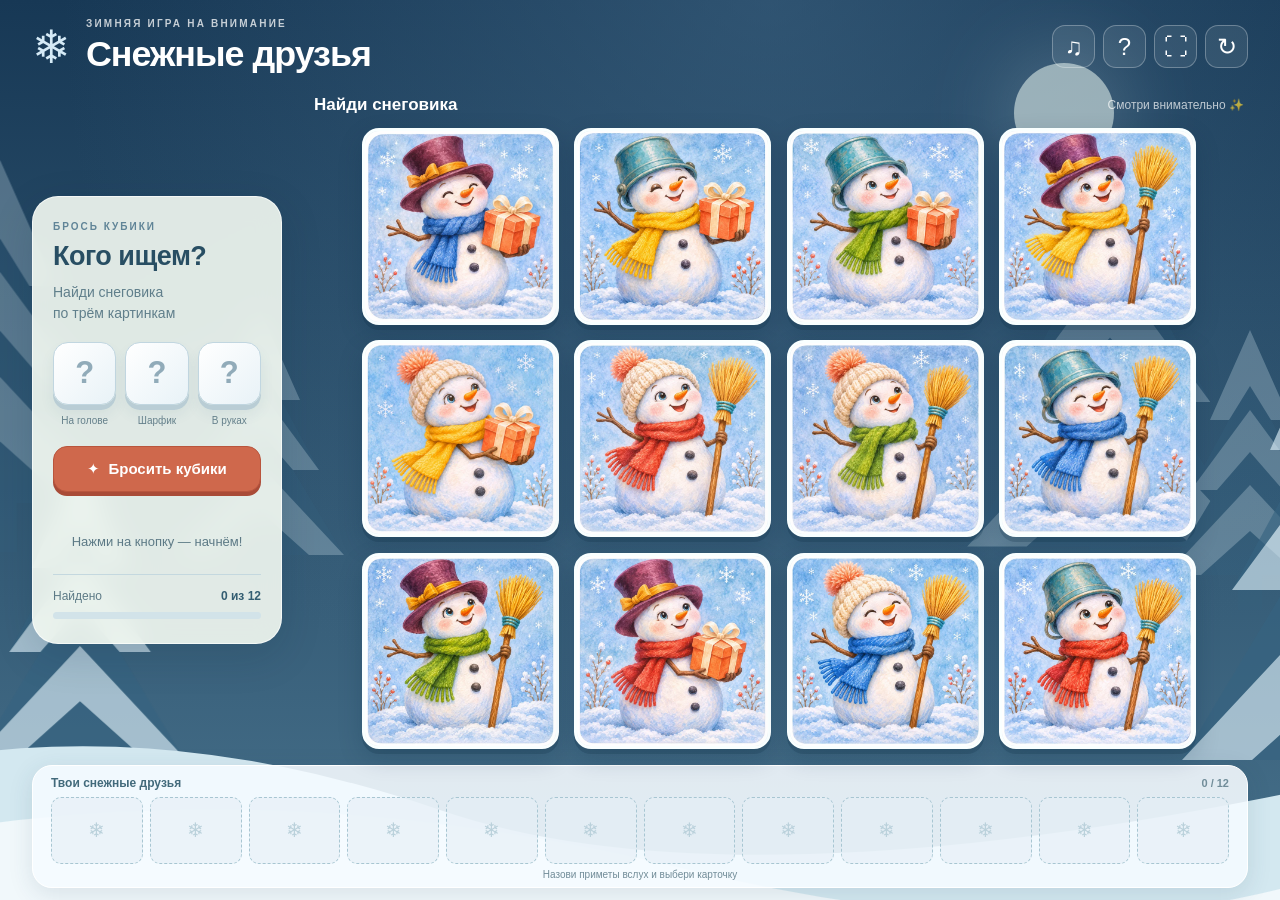
==== commit b85dfc7d: "Add Snow Friends game with twelve illustrated cards and matching dice" ====
--- a/index.html
+++ b/index.html
@@ -1,51 +1,22 @@
 <!doctype html>
-<html lang="ru"><head>
-<meta charset="utf-8"><meta name="viewport" content="width=device-width,initial-scale=1">
-<title>Пикник Сони и Миши · С и Ш</title>
-<style>
-:root{font-family:ui-rounded,'Trebuchet MS',Arial,sans-serif;color:#304642;background:#eff5e8}*{box-sizing:border-box}body{margin:0}button,select,input{font:inherit}button{cursor:pointer}button:focus-visible,select:focus-visible{outline:4px solid #ecab48;outline-offset:4px}button:disabled{cursor:default}.app{min-height:100svh;display:flex;flex-direction:column;padding:18px 30px;max-width:1600px;margin:auto}header{display:flex;align-items:center;gap:16px;justify-content:space-between}.brand{display:flex;align-items:center;gap:12px}.logo{background:#e2edd2;border-radius:18px;padding:12px;font-size:26px}h1{font-size:clamp(20px,2.4vw,32px);margin:0;color:#315b48}header p{margin:5px 0 0;color:#72816e;font-size:14px}.tools{display:flex;gap:8px}.icon,.small{border:1px solid #d4dfc8;background:#fffdf5;border-radius:14px;padding:11px 15px;color:#3b5c4a}.progress{margin:18px 0 12px;display:flex;align-items:center;gap:14px;font-weight:bold;font-size:14px}.track{height:9px;background:#dce7d2;border-radius:20px;flex:1;overflow:hidden}.fill{width:0;background:#8aaa69;height:100%;transition:width .4s}.scene{position:relative;flex:1;min-height:530px;border:2px solid #d7e4cd;border-radius:32px;overflow:hidden;background:linear-gradient(#eaf5ef 0%,#f7f9e9 63%,#e0edc5 63%,#d4e4b3 100%);display:flex;flex-direction:column;align-items:center;padding:22px 20px 16px}.scene:before,.scene:after{content:'';position:absolute;width:330px;height:130px;background:#fff9;border-radius:50%;top:60px;left:-150px}.scene:after{left:auto;right:-130px;top:140px;width:290px}.instruction{z-index:1;background:#fffdf5ed;border-radius:20px;padding:12px 25px;font-weight:bold;font-size:clamp(17px,2vw,23px);text-align:center;box-shadow:0 4px 0 #ceddc66b}.layout{z-index:1;width:100%;flex:1;display:grid;grid-template-columns:1fr 260px 1fr;align-items:center;gap:20px;max-width:1100px}.hero{border:3px solid transparent;background:transparent;border-radius:32px;padding:6px 16px;position:relative;min-width:0;color:inherit;transition:.2s}.hero:hover:not(:disabled){background:#fff8;transform:translateY(-4px)}.hero.selected{border-color:#e4af55;background:#fff9}.hero>svg{width:100%;height:230px;overflow:visible;filter:drop-shadow(0 8px 0 #5c794518)}.name{display:flex;align-items:center;justify-content:center;gap:10px;font-size:25px;font-weight:bold;margin-top:2px}.badge{display:inline-grid;place-items:center;background:#d5e5bb;color:#456438;border:2px solid #b4ce92;width:49px;height:49px;border-radius:16px;font-size:33px}.misha .badge{background:#f4debf;border-color:#dfbd91;color:#966635}.caption{font-size:14px;color:#65745e;margin:8px 0}.collection{min-height:42px;max-width:240px;margin:auto;font-size:24px;line-height:1.5}.center{display:flex;flex-direction:column;align-items:center;gap:10px}.card{width:210px;height:222px;display:flex;flex-direction:column;justify-content:center;align-items:center;gap:12px;border:3px solid #fffdf7;border-radius:29px;background:#fffdf7;box-shadow:0 9px 0 #c8d6b4,0 18px 30px #67854a14;cursor:grab;touch-action:pan-y;transition:transform .2s}.card .picture{font-size:99px;line-height:1.15;filter:drop-shadow(0 6px 1px #afc5bc44)}.word{font-size:25px;font-weight:bold}.basket{font-size:58px;line-height:1}.tip{font-size:13px;color:#6b7c5b;text-align:center}.choices{display:flex;gap:14px;justify-content:center;z-index:2;min-height:68px;width:100%}.choice{border:2px solid #becda9;border-radius:20px;background:#fffdf5;padding:12px 24px;color:#3b593f;font-weight:bold;font-size:19px;box-shadow:0 4px 0 #bdcfa3;min-width:210px}.choice span{font-size:27px;margin-right:10px}.choice:hover{transform:translateY(-2px);background:#fff}.feedback{z-index:2;min-height:30px;margin-top:12px;font-size:17px;font-weight:bold;text-align:center}.wrong{animation:shake .35s}.happy>svg{animation:hop .5s}.footer{text-align:center;font-size:13px;color:#738164;padding-top:12px}.overlay{position:fixed;inset:0;background:#30493f66;z-index:10;display:grid;place-items:center;padding:20px;backdrop-filter:blur(6px)}[hidden]{display:none!important}.modal{background:#fffef6;border-radius:30px;padding:28px;width:min(480px,100%);box-shadow:0 20px 80px #23452b33;max-height:90svh;overflow:auto}.modal h2{margin:0 0 12px;font-size:27px}.modal p{line-height:1.6;color:#68775f}.field{display:flex;align-items:center;justify-content:space-between;gap:16px;margin:18px 0}.field select{max-width:240px;padding:9px;border:1px solid #cad8bb;border-radius:10px;background:white;color:inherit}.field input{width:22px;height:22px;accent-color:#72955a}.primary{border:0;border-radius:16px;background:#547c4d;color:white;padding:14px 22px;font-weight:bold;min-height:48px}.modal .primary{width:100%;margin-top:8px}.finish{text-align:center}.finish .big{font-size:75px}.confetti{position:absolute;pointer-events:none;top:-30px;animation:fall 2.7s linear forwards;font-size:26px;z-index:5}.helptext{font-size:14px}.status{font-variant-numeric:tabular-nums;white-space:nowrap}@keyframes shake{25%{transform:translateX(-8px)}75%{transform:translateX(8px)}}@keyframes hop{50%{transform:translateY(-12px) rotate(3deg)}}@keyframes fall{to{transform:translateY(700px) rotate(260deg)}}@media(max-width:760px){.app{padding:12px}.tools button{padding:10px}.tools .label{display:none}.scene{padding:14px 6px;min-height:490px;border-radius:24px}.layout{grid-template-columns:1fr 145px 1fr;gap:0}.hero{padding:5px 0}.hero>svg{height:180px}.card{width:140px;height:180px;border-radius:23px}.card .picture{font-size:73px}.word{font-size:21px}.name{font-size:18px;gap:5px}.badge{width:36px;height:36px;font-size:26px;border-radius:12px}.caption{font-size:12px}.collection{font-size:18px}.choice{min-width:0;flex:1;font-size:16px;padding:12px 8px}.choice span{margin-right:4px}.choices{gap:8px;padding:0 8px}.instruction{padding:12px}.tip{font-size:11px}header p{display:none}.basket{font-size:46px}.feedback{font-size:15px}}@media(max-width:410px){.layout{grid-template-columns:1fr 122px 1fr}.card{width:117px}.hero>svg{height:150px}.name{font-size:16px}.badge{width:30px;height:32px;font-size:23px}.caption{font-size:11px}.word{font-size:19px}h1{font-size:18px}}
-
-/* Fixed storage: small item SVGs never inherit character dimensions. */
-.app{height:100svh;min-height:0;overflow:hidden}header,.progress,.footer{flex-shrink:0}.scene{min-height:0;flex:1}.layout{min-height:0;grid-template-columns:minmax(0,1fr) 240px minmax(0,1fr);gap:14px}.hero{padding:4px 12px;align-self:center;width:100%;min-height:0}.hero>svg{height:clamp(105px,25svh,230px)}.hero:hover:not(:disabled){transform:none}.collection{width:100%;max-width:270px;height:164px;min-height:164px;display:grid;grid-template-columns:1fr 1fr;gap:10px;margin:8px auto 0;line-height:1;font-size:24px}.storage-label{font-size:12px;font-weight:bold;line-height:20px;color:#6d754f}.plate-zone{padding-top:5px}.slots{height:120px;display:grid;grid-template-columns:repeat(3,minmax(0,1fr));grid-template-rows:repeat(2,1fr);gap:3px;padding:8px;align-items:center;justify-items:center;overflow:hidden}.plate{border:5px solid #d3e3da;outline:2px solid #a8bfb0;background:#fffdf5;border-radius:45%;box-shadow:inset 0 0 0 4px #edf3e9;height:112px;margin-top:5px}.cupboard{background:#f3d9b1;border:5px solid #b68c60;border-radius:13px 13px 7px 7px;box-shadow:0 4px 0 #9b7955;height:156px;overflow:hidden}.cupboard .storage-label{background:#eac797;line-height:22px;color:#765b40}.shelf{height:124px;background:linear-gradient(to bottom,transparent 47%,#b68c60 47%,#b68c60 52%,transparent 52%);padding:2px 4px 8px}.slots>span{display:flex;align-items:center;justify-content:center;width:100%;height:100%;min-width:0;min-height:0;font-size:26px;line-height:1}.slots svg{display:block;width:30px!important;height:30px!important;max-width:100%;filter:none;overflow:visible}.choices{height:64px;min-height:64px;flex-shrink:0}.choices.inactive{visibility:hidden;pointer-events:none}.feedback{height:40px;min-height:40px;flex-shrink:0;margin-top:8px;font-size:16px;display:grid;place-items:center}.instruction{flex-shrink:0}.name{font-size:23px}.caption{margin:5px 0}.tip{min-height:30px}.card{height:210px}.footer{padding-top:7px}
-@media(max-height:760px){.app{padding-top:10px;padding-bottom:8px}.progress{margin:10px 0}.scene{padding-top:12px;padding-bottom:5px}.hero>svg{height:clamp(70px,20svh,150px)}.collection{height:134px;min-height:134px}.cupboard{height:129px}.slots{height:96px}.shelf{height:97px}.plate{height:94px}.name{font-size:19px}.badge{width:35px;height:35px;font-size:26px}.caption{font-size:12px}.card{height:175px}.card .picture{font-size:78px}.basket{font-size:42px}.instruction{padding:8px 15px;font-size:18px}.choices{height:54px;min-height:54px}.choice{padding:8px 16px;font-size:17px}.feedback{font-size:14px;height:34px;min-height:34px}.collection .slots svg{height:27px!important;width:27px!important}}
-@media(max-width:760px){.layout{grid-template-columns:minmax(0,1fr) 132px minmax(0,1fr);gap:3px}.hero{padding:4px 0}.hero>svg{height:clamp(85px,20svh,160px)}.collection{grid-template-columns:1fr;grid-template-rows:76px 101px;height:184px;min-height:184px;gap:6px;max-width:150px}.plate-zone{padding:0}.plate{height:52px;margin:0;border-width:3px;border-radius:45%;padding:4px;grid-template-columns:repeat(5,minmax(0,1fr));grid-template-rows:1fr;gap:0}.cupboard{height:98px;border-width:4px}.shelf{height:70px;padding:0 3px 5px}.slots>span{font-size:21px}.slots svg{width:23px!important;height:23px!important}.plate svg{width:20px!important;height:20px!important}.storage-label{font-size:10px;line-height:18px}.cupboard .storage-label{line-height:18px}.name{font-size:17px}.caption{font-size:10px}.card{width:124px;height:165px}.card .picture{font-size:68px}.word{font-size:18px}.choice{font-size:14px;padding:8px 3px}.choices{padding:0 2px}.instruction{font-size:16px}.feedback{font-size:13px}.scene{padding-left:5px;padding-right:5px}.footer{font-size:11px}.badge{width:30px;height:32px;font-size:23px}}
-@media(max-height:530px){.collection{height:100px;min-height:100px}.cupboard{height:97px}.slots{height:68px}.plate{height:65px}.hero>svg{height:70px}.caption{display:none}.card{height:125px}.card .picture{font-size:55px}.word{font-size:17px}.basket,.tip,.footer{display:none}.instruction{font-size:15px;padding:5px 12px}.feedback{height:28px;min-height:28px}.progress{margin:6px 0}.choices{height:44px;min-height:44px}.choice{padding:4px 10px}.logo{font-size:20px;padding:6px}h1{font-size:20px}header p{display:none}}
-
-</style></head><body>
+<html lang="ru">
+<head>
+<meta charset="utf-8"><meta name="viewport" content="width=device-width, initial-scale=1, viewport-fit=cover">
+<meta name="theme-color" content="#183d60"><meta name="description" content="Найди снеговика по трём признакам: головной убор, цвет шарфа и предмет в руках. Зимняя игра для детей.">
+<title>Снежные друзья — найди снеговика</title>
+<link rel="stylesheet" href="style.css"><script src="game.js" defer></script>
+</head>
+<body>
+<div class="winter" aria-hidden="true"><div class="moon"></div><svg class="forest" viewBox="0 0 1600 900" preserveAspectRatio="xMidYMax slice"><defs><g id="fir"><path d="M0 0-40 90h19l-38 70h26l-51 85h72v35h24v-35h72l-51-85h26L21 90h19Z" fill="#376481"/><path d="M0 0-40 90h19L0 56l21 34h19ZM0 80l-59 80h26L0 122l33 38h26ZM0 155l-84 90h35L0 201l49 44h35Z" fill="#dceff7"/></g></defs><g opacity=".27"><use href="#fir" transform="translate(160 160) scale(1.4)"/><use href="#fir" transform="translate(1270 130) scale(1.7)"/><use href="#fir" transform="translate(420 310)"/><use href="#fir" transform="translate(1410 330)"/></g><g opacity=".65"><use href="#fir" transform="translate(10 300) scale(1.8)"/><use href="#fir" transform="translate(1510 270) scale(2)"/><use href="#fir" transform="translate(240 460) scale(1.2)"/></g><path d="M0 780Q280 700 600 810T1600 760V900H0Z" fill="#d3e8f0"/><path d="M0 850Q400 760 850 870T1600 830V900H0Z" fill="#f1f8fb"/></svg><div id="snow"></div></div>
 <div class="app">
-<header><div class="brand"><div class="logo" aria-hidden="true">🧺</div><div><h1>Пикник Сони и Миши</h1><p>Съедобное / несъедобное · звуки С и Ш</p></div></div><div class="tools"><button class="icon" id="sound" aria-label="Выключить звуки">♫</button><button class="icon" id="settings">⚙ <span class="label">Настройки</span></button></div></header>
-<div class="progress"><span id="phase">Находим звук</span><div class="track" role="progressbar" aria-label="Прогресс" aria-valuemin="0" aria-valuemax="20" aria-valuenow="0"><div class="fill"></div></div><span class="status" id="count">0 / 20</span></div>
-<main class="scene"><div class="instruction" id="instruction">Назови картинку. Какой звук ты слышишь?</div>
-<div class="layout"><button class="hero sonya" id="sonya" aria-label="Соня — звук С"><svg viewBox="0 0 260 270" aria-hidden="true"><path d="M57 255 Q130 235 203 255" fill="none" stroke="#bdd09a" stroke-width="12" stroke-linecap="round"/><path d="M87 220 L82 255 M167 220 L176 255" stroke="#f2c299" stroke-width="18" stroke-linecap="round"/><path d="M68 258h28m66 0h29" stroke="#8b9d66" stroke-width="16" stroke-linecap="round"/><path d="M96 139Q67 165 54 197M163 139q30 26 43 58" stroke="#f3c49e" stroke-width="17" fill="none" stroke-linecap="round"/><path d="M97 128Q130 116 163 128L181 225Q130 238 79 225Z" fill="#9fb77b" stroke="#577045" stroke-width="3"/><path d="M104 148q26 17 52 0M99 185h62" stroke="#d6e3b8" stroke-width="5" fill="none"/><path d="M74 89Q42 44 66 43q28-2 31 32M164 72q30-46 42-27 17 26-23 49" fill="#ba7744" stroke="#84542f" stroke-width="3"/><circle cx="130" cy="78" r="56" fill="#ba7744" stroke="#84542f" stroke-width="3"/><ellipse cx="130" cy="90" rx="47" ry="49" fill="#f8d1ab"/><path d="M85 77Q85 24 135 33q39 5 42 45-31-3-38-30-20 30-54 29" fill="#ba7744"/><ellipse cx="110" cy="88" rx="5" ry="7" fill="#3c4136"/><ellipse cx="149" cy="88" rx="5" ry="7" fill="#3c4136"/><circle cx="96" cy="105" r="9" fill="#edaa94"/><circle cx="164" cy="105" r="9" fill="#edaa94"/><path d="M117 109q13 15 26 0" stroke="#995f43" stroke-width="3" fill="none" stroke-linecap="round"/><path d="M65 55l-10-17 22 3-6 19M196 55l14-14-22-1 1 20" fill="#d8aa67" stroke="#a37c45" stroke-width="2"/></svg><div class="name">Соня <span class="badge">С</span></div><div class="caption">Слова со звуком С</div><div class="collection" aria-label="Предметы Сони"><div class="plate-zone"><div class="storage-label">Угощение</div><div class="plate slots" id="sonyaFood" aria-label="Угощение Сони"></div></div><div class="cupboard"><div class="storage-label">На полочку</div><div class="shelf slots" id="sonyaThings" aria-label="Вещи Сони на полках"></div></div></div></button>
-<div class="center"><div class="card" id="card" draggable="true" tabindex="0" role="group" aria-label="Текущий предмет"><div class="picture" id="picture"></div><div class="word" id="word"></div></div><div class="basket" aria-hidden="true">🧺</div><div class="tip" id="tip">Нажми на героя<br>или перетащи картинку</div></div>
-<button class="hero misha" id="misha" aria-label="Миша — звук Ш"><svg viewBox="0 0 260 270" aria-hidden="true"><path d="M57 255Q130 235 203 255" fill="none" stroke="#bdd09a" stroke-width="12" stroke-linecap="round"/><path d="M102 210l-4 43m57-43 7 43" stroke="#657d87" stroke-width="23" stroke-linecap="round"/><path d="M84 257h28m38 0h28" stroke="#9b6946" stroke-width="16" stroke-linecap="round"/><path d="M95 141q-29 20-43 52m111-52q30 20 43 52" stroke="#f3c49e" stroke-width="18" fill="none" stroke-linecap="round"/><path d="M94 128Q130 115 166 128L172 211Q130 224 88 211Z" fill="#dfa45e" stroke="#a1723e" stroke-width="3"/><path d="M98 150h64m-67 17h70" stroke="#f7d29c" stroke-width="8"/><circle cx="130" cy="76" r="53" fill="#785638" stroke="#60432e" stroke-width="3"/><ellipse cx="130" cy="91" rx="47" ry="48" fill="#f8d1ab"/><path d="M83 76q-5-48 41-45l-3-13 23 16q38-2 34 44-31-2-43-28-16 25-52 26" fill="#785638"/><ellipse cx="111" cy="90" rx="5" ry="7" fill="#3c4136"/><ellipse cx="150" cy="90" rx="5" ry="7" fill="#3c4136"/><circle cx="96" cy="107" r="9" fill="#edaa94"/><circle cx="165" cy="107" r="9" fill="#edaa94"/><path d="M117 111q13 15 26 0" stroke="#995f43" stroke-width="3" fill="none" stroke-linecap="round"/></svg><div class="name">Миша <span class="badge">Ш</span></div><div class="caption">Слова со звуком Ш</div><div class="collection" aria-label="Предметы Миши"><div class="plate-zone"><div class="storage-label">Угощение</div><div class="plate slots" id="mishaFood" aria-label="Угощение Миши"></div></div><div class="cupboard"><div class="storage-label">На полочку</div><div class="shelf slots" id="mishaThings" aria-label="Вещи Миши на полках"></div></div></div></button></div>
-<div class="choices" id="choices" hidden><button class="choice" data-edible="true"><span>🍽️</span>Можно съесть</button><button class="choice" data-edible="false"><span>🗄️</span>Нельзя съесть</button></div><div class="feedback" id="feedback" role="status" aria-live="polite"></div></main><div class="footer">Назови предмет → выбери звук → найди ему место</div></div>
-<div class="overlay" id="settingsModal" hidden><section class="modal" role="dialog" aria-modal="true" aria-labelledby="settingsTitle"><h2 id="settingsTitle">Настроим пикник</h2><p>Ребёнок называет картинку вслух, а затем выбирает ответ.</p><label class="field">Режим<select id="mode"><option value="double">Звук + съедобное</option><option value="sound">Только С / Ш</option><option value="food">Только съедобное</option></select></label><label class="field">Картинок<select id="amount"><option>10</option><option>15</option><option selected>20</option></select></label><label class="field">Подписи к картинкам<input type="checkbox" id="labels" checked></label><p class="helptext">С и Ш — клавиши 1 и 2. На втором шаге: 1 — можно съесть, 2 — нельзя. Картинку также можно перетащить к ответу.</p><button class="primary" id="start">Начать заново</button><button class="small" id="closeSettings" style="width:100%;margin-top:10px">Продолжить игру</button></section></div>
-<div class="overlay" id="finishModal" hidden><section class="modal finish" role="dialog" aria-modal="true" aria-labelledby="finishTitle"><div class="big">🧺🌼</div><h2 id="finishTitle">Пикник готов!</h2><p id="results"></p><p>Придумай предложение про угощение Сони или Миши.</p><button class="primary" id="again">Сыграть ещё</button><button class="small" id="finishSettings" style="margin-top:12px">Изменить настройки</button></section></div>
-<script>
-'use strict';
-const ITEMS=[
-['сок','🧃','С',true],['сыр','🧀','С',true],['суп','🍲','С',true],['салат','🥗','С',true],['ананас','🍍','С',true],
-['сапог','👢','С',false],['самокат','🛴','С',false],['санки','🛷','С',false],['насос','pump','С',false],['пылесос','vacuum','С',false],
-['каша','porridge','Ш',true],['груша','🍐','Ш',true],['вишня','🍒','Ш',true],['шоколад','🍫','Ш',true],['лапша','🍜','Ш',true],
-['шапка','🧢','Ш',false],['шуба','coat','Ш',false],['шкаф','wardrobe','Ш',false],['машина','🚗','Ш',false],['подушка','pillow','Ш',false]
-].map(([word,picture,sound,edible])=>({word,picture,sound,edible}));
-const ART={pump:'<path d="M36 21h48M60 21v55M41 78h38v27H41zM28 108h64" fill="#83b1b4"/><path d="M79 97q27 0 22-37h-9" fill="none"/>',vacuum:'<path d="M46 75q-7-42 21-48h23v48M90 27v64h15" fill="none"/><path d="M18 76q25-22 51 0v26H18z" fill="#e5ad5e"/><circle cx="30" cy="104" r="9" fill="#627c85"/><circle cx="60" cy="104" r="9" fill="#627c85"/>',porridge:'<ellipse cx="60" cy="66" rx="43" ry="16" fill="#edcf8f"/><path d="M17 66q4 45 43 45t43-45" fill="#92b8ba"/><path d="M78 62l20-39" fill="none"/><circle cx="47" cy="61" r="3"/><circle cx="67" cy="67" r="3"/>',coat:'<path d="M43 23l17 13 17-13 27 19-8 42-17-8 5 36H36l5-36-17 8-8-42z" fill="#c59673"/><path d="M43 23l17 13-9 19-15-19m41-13L60 36l9 19 15-19M60 51v61" fill="#f5e7cf"/>',wardrobe:'<rect x="22" y="13" width="76" height="94" rx="5" fill="#c69a69"/><path d="M60 13v94M31 107v8m58-8v8"/><path d="M50 56v12m20-12v12" stroke="#fff2c7"/>',pillow:'<path d="M20 25q40 8 80 0-8 34 0 70-40-8-80 0 8-35 0-70z" fill="#c1b6dc"/><path d="M29 35q31 6 62 0-6 24 0 50-31-6-62 0 6-25 0-50z" fill="none" stroke="#e9def9"/>'};
-const $=s=>document.querySelector(s);let deck=[],index=0,stage='sound',busy=false,errors=0,firstTry=0,itemWrong=false,timer=null,muted=false,returnFocus=null;let config={mode:'double',amount:20,labels:true};
-function graphic(key){return ART[key]?'<svg viewBox="0 0 120 125" width="110" height="110" style="vertical-align:middle" fill="none" stroke="#53685b" stroke-width="4" stroke-linejoin="round" stroke-linecap="round" aria-hidden="true">'+ART[key]+'</svg>':key}
-function shuffle(a){for(let i=a.length-1;i>0;i--){const j=Math.floor(Math.random()*(i+1));[a[i],a[j]]=[a[j],a[i]]}return a}
-function newDeck(){const groups=['С','Ш'].flatMap(s=>[true,false].map(e=>shuffle(ITEMS.filter(x=>x.sound===s&&x.edible===e))));const a=[];for(let n=0;a.length<config.amount;n++)for(const g of shuffle([...groups]))if(g[n]&&a.length<config.amount)a.push(g[n]);return shuffle(a)}
-function tone(ok){if(muted)return;try{const C=window.AudioContext||window.webkitAudioContext;if(!C)return;const c=tone.context||(tone.context=new C());c.resume();const o=c.createOscillator(),g=c.createGain();o.connect(g);g.connect(c.destination);o.type='sine';o.frequency.setValueAtTime(ok?540:230,c.currentTime);o.frequency.exponentialRampToValueAtTime(ok?810:180,c.currentTime+.14);g.gain.setValueAtTime(.065,c.currentTime);g.gain.exponentialRampToValueAtTime(.001,c.currentTime+.22);o.start();o.stop(c.currentTime+.23)}catch{}}
-function render(){const item=deck[index];$('#count').textContent=index+' / '+deck.length;$('.fill').style.width=(100*index/deck.length)+'%';$('.track').setAttribute('aria-valuenow',index);$('.track').setAttribute('aria-valuemax',deck.length);if(!item)return;$('#picture').innerHTML=graphic(item.picture);$('#word').textContent=item.word;$('#word').hidden=!config.labels;$('#card').setAttribute('aria-label',config.labels?item.word:'Картинка предмета');$('#choices').hidden=false;$('#choices').classList.toggle('inactive',stage!=='food');$('#choices').inert=stage!=='food';$('#phase').textContent=stage==='sound'?'Находим звук':'Съедобное или нет?';$('#instruction').textContent=stage==='sound'?'Назови картинку. Какой звук ты слышишь?':'Этот предмет можно съесть?';$('#tip').innerHTML=stage==='sound'?'Нажми на героя<br>или перетащи картинку':'Выбери тарелку или полочку';for(const [id,s]of [['sonya','С'],['misha','Ш']]){const hero=$('#'+id);hero.disabled=stage!=='sound';hero.classList.toggle('selected',stage==='food'&&config.mode!=='food'&&item.sound===s)}}
-function start(){clearTimeout(timer);busy=false;index=0;errors=0;firstTry=0;itemWrong=false;deck=newDeck();stage=config.mode==='food'?'food':'sound';$('#feedback').textContent='';document.querySelectorAll('.slots').forEach(zone=>zone.replaceChildren());$('#finishModal').hidden=true;$('#settingsModal').hidden=true;render()}
-function error(){errors++;itemWrong=true;tone(false);$('#feedback').textContent='Попробуй ещё раз. Назови предмет медленно.';$('#feedback').style.color='#a16c39';$('#card').classList.remove('wrong');void $('#card').offsetWidth;$('#card').classList.add('wrong')}
-function answer(value){if(busy||!$('#settingsModal').hidden||!$('#finishModal').hidden)return;const item=deck[index];if(!item)return;const correct=stage==='sound'?value===item.sound:value===item.edible;if(!correct){error();return}tone(true);$('#feedback').style.color='#4c7047';if(stage==='sound'&&config.mode==='double'){stage='food';$('#feedback').textContent='Верно, звук '+item.sound+'! Теперь найди предмету место.';render();return}busy=true;if(!itemWrong)firstTry++;$('#feedback').textContent=config.mode==='sound'?'Верно! Это слово со звуком '+item.sound+'.':item.edible?'Верно! '+item.word[0].toUpperCase()+item.word.slice(1)+' — можно съесть.':'Верно! '+item.word[0].toUpperCase()+item.word.slice(1)+' — нельзя съесть.';const hero=item.sound==='С'?'sonya':'misha';$('#'+hero).classList.add('happy');const token=document.createElement('span');token.title=item.word;token.innerHTML=ART[item.picture]?graphic(item.picture):item.picture;const svg=token.querySelector('svg');if(svg){svg.setAttribute('width','28');svg.setAttribute('height','28')}$('#'+hero+(item.edible?'Food':'Things')).append(token);timer=setTimeout(()=>{$('#'+hero).classList.remove('happy');index++;itemWrong=false;busy=false;if(index===deck.length){render();finish()}else{stage=config.mode==='food'?'food':'sound';$('#feedback').textContent='';render()}},950)}
-function finish(){$('#results').textContent='Разобрано предметов: '+deck.length+'. С первой попытки: '+firstTry+'. '+(errors?'Повторных попыток: '+errors+'.':'Все ответы верные!');$('#finishModal').hidden=false;$('#again').focus();for(let n=0;n<22;n++){const e=document.createElement('span');e.className='confetti';e.textContent=['🌼','🍃','✨'][n%3];e.style.left=Math.random()*100+'%';e.style.animationDelay=Math.random()*.7+'s';$('.scene').append(e);e.addEventListener('animationend',()=>e.remove())}}
-$('#sonya').onclick=()=>answer('С');$('#misha').onclick=()=>answer('Ш');document.querySelectorAll('[data-edible]').forEach(b=>b.onclick=()=>answer(b.dataset.edible==='true'));
-$('#card').addEventListener('dragstart',e=>{if(busy){e.preventDefault();return}e.dataTransfer.setData('text/plain','picnic-item');e.dataTransfer.effectAllowed='move'});
-for(const target of document.querySelectorAll('.hero,.choice')){target.addEventListener('dragover',e=>{if(!busy)e.preventDefault()});target.addEventListener('drop',e=>{e.preventDefault();if(e.dataTransfer.getData('text/plain')!=='picnic-item')return;if(stage==='sound'&&target.classList.contains('hero'))answer(target.id==='sonya'?'С':'Ш');if(stage==='food'&&target.dataset.edible!==undefined)answer(target.dataset.edible==='true')})}
-function settings(){returnFocus=document.activeElement;$('#mode').value=config.mode;$('#amount').value=config.amount;$('#labels').checked=config.labels;$('#settingsModal').hidden=false;$('#mode').focus()}
-$('#settings').onclick=settings;$('#closeSettings').onclick=()=>{$('#settingsModal').hidden=true;returnFocus?.focus()};$('#start').onclick=()=>{config={mode:$('#mode').value,amount:Number($('#amount').value),labels:$('#labels').checked};start();$('#card').focus()};$('#again').onclick=()=>{start();$('#card').focus()};$('#finishSettings').onclick=()=>{$('#finishModal').hidden=true;settings()};$('#sound').onclick=()=>{muted=!muted;$('#sound').textContent=muted?'♪̸':'♫';$('#sound').setAttribute('aria-label',muted?'Включить звуки':'Выключить звуки');$('#sound').setAttribute('aria-pressed',String(muted))};
-document.addEventListener('keydown',e=>{const modal=!$('#settingsModal').hidden?$('#settingsModal'):!$('#finishModal').hidden?$('#finishModal'):null;if(modal){if(e.key==='Escape'&&modal.id==='settingsModal')$('#closeSettings').click();if(e.key==='Tab'){const focusables=[...modal.querySelectorAll('button,select,input')];const first=focusables[0],last=focusables.at(-1);if(e.shiftKey&&document.activeElement===first){e.preventDefault();last.focus()}else if(!e.shiftKey&&document.activeElement===last){e.preventDefault();first.focus()}}return}if(e.key==='1'||e.key==='2'){e.preventDefault();answer(stage==='sound'?(e.key==='1'?'С':'Ш'):e.key==='1')}});start();
-</script>
+<header><div class="brand"><span class="brand-icon" aria-hidden="true">❄</span><div><p class="eyebrow">ЗИМНЯЯ ИГРА НА ВНИМАНИЕ</p><h1>Снежные друзья</h1></div></div><nav aria-label="Управление игрой"><button class="tool" id="sound" aria-label="Выключить звуки" aria-pressed="false">♫</button><button class="tool" id="help" aria-label="Правила игры">?</button><button class="tool" id="fullscreen" aria-label="На весь экран">⛶</button><button class="tool" id="restart" aria-label="Начать заново">↻</button></nav></header>
+<main>
+<aside class="panel"><p class="step-label">БРОСЬ КУБИКИ</p><h2>Кого ищем?</h2><p class="intro">Найди снеговика<br>по трём картинкам</p><div class="dice" aria-label="Признаки снеговика"><div class="die-wrap"><div class="die" id="hatDie" role="img" aria-label="Головной убор: пока неизвестно">?</div><span>На голове</span></div><div class="die-wrap"><div class="die" id="scarfDie" role="img" aria-label="Цвет шарфа: пока неизвестен">?</div><span>Шарфик</span></div><div class="die-wrap"><div class="die" id="itemDie" role="img" aria-label="Предмет: пока неизвестен">?</div><span>В руках</span></div></div><button class="primary" id="roll"><span aria-hidden="true">✦</span> Бросить кубики</button><div id="feedback" role="status" aria-live="polite">Нажми на кнопку — начнём!</div><div class="progress-area"><div class="progress-label"><span>Найдено</span><strong id="count">0 из 12</strong></div><div class="progress" role="progressbar" aria-label="Найденные снеговики" aria-valuemin="0" aria-valuemax="12" aria-valuenow="0"><div id="fill"></div></div></div></aside>
+<section class="play-area" aria-label="Поле с двенадцатью снеговиками"><div class="board-top"><h2>Найди снеговика</h2><span>Смотри внимательно ✨</span></div><div id="board" class="board"></div></section>
+</main>
+<footer><div class="collection-title">Твои снежные друзья <span id="collectionCount">0 / 12</span></div><div id="collection" class="collection" aria-label="Коллекция найденных снеговиков"></div><p class="footer-tip">Назови приметы вслух и выбери карточку</p></footer>
+</div>
+<dialog id="helpDialog"><form method="dialog"><button class="close" aria-label="Закрыть правила">×</button><span class="dialog-snow" aria-hidden="true">❄</span><p class="eyebrow">ИЩЕМ ПО ПРИМЕТАМ</p><h2>Познакомимся со снеговиками!</h2><ol><li>Нажми «Бросить кубики».</li><li>Рассмотри головной убор, цвет шарфа и предмет.</li><li>Найди снеговика, у которого совпадают все три приметы.</li><li>Собери всех 12 снежных друзей!</li></ol><p>Можно сказать: «Я нашёл снеговика в шапке, с зелёным шарфом и метлой».</p><button class="primary">Всё понятно!</button></form></dialog>
+<dialog id="restartDialog"><form method="dialog"><h2>Начать заново?</h2><p>Карточки перемешаются, а коллекция очистится.</p><div class="dialog-actions"><button class="secondary" value="cancel">Продолжить</button><button class="primary" value="restart">Начать заново</button></div></form></dialog>
+<dialog id="finishDialog"><span class="dialog-snow" aria-hidden="true">✦</span><p class="eyebrow">ПРЕКРАСНАЯ РАБОТА!</p><h2>Все снеговики найдены!</h2><p>Ты собрал 12 снежных друзей!</p><div id="finishFriends" class="finish-friends"></div><button class="primary" id="again">Играть ещё</button></dialog>
 </body></html>
--- a/style.css
+++ b/style.css
@@ -0,0 +1,6 @@
+:root{font-family:'Trebuchet MS',Arial,sans-serif;color:#24465c;background:#193f60;font-synthesis:none}*{box-sizing:border-box}body{margin:0;overflow:hidden}button{font:inherit;cursor:pointer;-webkit-tap-highlight-color:transparent}button:disabled{cursor:default}button:focus-visible{outline:4px solid #ffbd59;outline-offset:3px}.winter{position:fixed;inset:0;overflow:hidden;background:radial-gradient(ellipse at 60% 0,#446b8a88,transparent 65%),linear-gradient(#173855,#47718b);pointer-events:none}.moon{position:absolute;top:7%;right:13%;width:100px;height:100px;background:#e6f4ef;border-radius:50%;opacity:.6;box-shadow:0 0 90px #efffff77}.forest{position:absolute;inset:0;width:100%;height:100%}.flake{position:absolute;top:-20px;color:#fff;opacity:.6;animation:snowfall linear infinite}.app{height:100svh;max-width:1600px;margin:auto;position:relative;padding:18px 32px 12px;display:grid;grid-template-rows:auto minmax(0,1fr) auto;gap:15px}header{display:flex;align-items:center;justify-content:space-between;color:white;gap:12px}.brand{display:flex;gap:15px;align-items:center}.brand-icon{font-size:46px;color:#d5eaf6;line-height:1}.eyebrow{font-size:10px;font-weight:bold;letter-spacing:2.2px;margin:0 0 5px;opacity:.75}h1{font-size:clamp(23px,2.8vw,38px);margin:0;letter-spacing:-1px}nav{display:flex;gap:8px}.tool{border:1px solid #ffffff48;border-radius:13px;width:43px;height:43px;background:#edf9ff16;color:#fff;font-size:24px;transition:background .2s}.tool:hover{background:#edf9ff33}main{display:grid;grid-template-columns:250px minmax(0,1fr);gap:28px;min-height:0}.panel{align-self:center;position:relative;border:1px solid #ffffffa6;background:#f2f9f1e8;backdrop-filter:blur(12px);border-radius:26px;padding:24px 20px;box-shadow:0 12px 40px #102b3e26}.step-label{font-size:10px;letter-spacing:2px;color:#608497;font-weight:bold;margin:0 0 9px}.panel h2{font-size:27px;margin:0;color:#284e63;letter-spacing:-.5px}.intro{font-size:14px;line-height:1.5;color:#607f8b;margin:10px 0 18px}.dice{display:flex;gap:9px;justify-content:center;margin:0 0 20px}.die-wrap{flex:1;min-width:0;text-align:center}.die{aspect-ratio:1;display:grid;place-items:center;background:linear-gradient(135deg,#fff,#e8f2f7);border:1px solid #c1d6e0;border-radius:15px;box-shadow:0 5px 0 #b9cdd5,0 9px 14px #3e657d16;font-size:31px;font-weight:bold;color:#91abb9;overflow:hidden}.die svg{width:90%;height:90%}.die-wrap>span{display:block;font-size:10px;color:#65808b;margin-top:10px;white-space:nowrap}.primary{background:#cf684c;color:#fff;border:1px solid #b9553d;border-radius:14px;padding:13px 12px;font-weight:bold;box-shadow:0 4px 0 #a94b37;transition:background .15s,transform .15s;min-height:46px}.primary:hover:not(:disabled){background:#bd573e;transform:translateY(-1px)}.primary:disabled{opacity:.58;box-shadow:0 3px 0 #a94b3770}#roll{width:100%;font-size:15px}#roll span{margin-right:4px}#feedback{font-size:13px;line-height:1.4;height:64px;margin-top:18px;display:flex;align-items:center;justify-content:center;text-align:center;color:#5d7a86}.progress-area{border-top:1px solid #c4d8df;padding-top:14px}.progress-label{display:flex;justify-content:space-between;font-size:12px;color:#5d7a86}.progress-label strong{color:#335d72}.progress{height:7px;background:#d2e3e9;border-radius:20px;margin-top:9px;overflow:hidden}#fill{height:100%;width:0;background:#6b9c99;transition:width .5s}.play-area{min-width:0;min-height:0;display:grid;grid-template-rows:30px minmax(0,1fr);gap:8px}.board-top{display:flex;justify-content:space-between;align-items:center;color:#fff;padding:0 4px}.board-top h2{font-size:17px;margin:0}.board-top span{font-size:12px;opacity:.7}.board{display:grid;grid-template-columns:repeat(4,minmax(0,1fr));grid-template-rows:repeat(3,minmax(0,1fr));gap:clamp(8px,1.2vw,17px);min-height:0}.cell{display:grid;place-items:center;min-width:0;min-height:0;position:relative}.card{aspect-ratio:1;display:block;width:auto;height:100%;max-width:100%;max-height:100%;padding:0;position:relative;border:3px solid #f9ffff;border-radius:17px;background:#deedf5;box-shadow:0 5px 0 #0d30473b,0 9px 24px #082a4333;transition:transform .2s,box-shadow .2s,opacity .4s;overflow:hidden}.card img{display:block;width:100%;height:100%;object-fit:contain;border-radius:12px}.card:hover:not(:disabled){transform:translateY(-3px) rotate(-1deg);box-shadow:0 6px 0 #91becb,0 10px 25px #082a4355}.card:disabled:not(.found){cursor:default}.card.found{opacity:0;pointer-events:none;visibility:hidden}.cell:has(.found):after{content:'❄';position:absolute;color:#ffffff4d;font-size:35px;pointer-events:none}.card.correct{animation:celebrate .6s ease}.card.wrong{animation:shake .35s}.card.hint{box-shadow:0 0 0 5px #f4c56c,0 0 22px #ffe2a9}.flying-card{position:fixed;z-index:30;pointer-events:none;object-fit:contain;border:2px solid #fff;border-radius:12px;box-shadow:0 10px 30px #183d6050}footer{background:#f5fbffe3;border:1px solid #fff;border-radius:20px;padding:10px 18px 7px;box-shadow:0 6px 25px #254b6020}.collection-title{font-size:12px;font-weight:bold;color:#426a7b;display:flex;align-items:center;justify-content:space-between;margin-bottom:7px}.collection-title span{font-size:11px;color:#718d99}.collection{height:clamp(40px,7.5svh,68px);display:grid;grid-template-columns:repeat(12,minmax(0,1fr));gap:7px}.collection-slot{height:100%;min-width:0;display:grid;place-items:center;border:1px dashed #a8c6d2;border-radius:10px;color:#bad1db;background:#e5f0f5a0;font-size:20px;overflow:hidden}.collection-slot img{height:100%;max-width:100%;object-fit:contain;border-radius:7px;min-height:0}.collection-slot.filled{border-style:solid;border-color:#8ab5bd;background:#fff}.footer-tip{text-align:center;color:#718c98;font-size:10px;margin:5px 0 0}.rolling{animation:roll .25s infinite alternate}dialog{border:1px solid #fff;border-radius:28px;padding:30px;background:#f3f8f7;color:#31566a;max-width:min(92vw,510px);max-height:90svh;box-shadow:0 25px 80px #0d2f4d66;text-align:center;overflow:auto}dialog::backdrop{background:#102f4eaa;backdrop-filter:blur(6px)}dialog h2{font-size:27px;margin:10px 0 15px}dialog p{font-size:14px;line-height:1.6;color:#63808b}dialog ol{text-align:left;font-size:15px;line-height:1.6;padding-left:22px}dialog li{padding:4px 0}dialog .primary{min-width:175px}.dialog-snow{display:block;font-size:54px;color:#7da8ba}.close{position:absolute;right:14px;top:10px;border:0;background:none;color:#658493;font-size:30px}.dialog-actions{display:flex;gap:10px;margin-top:25px;justify-content:center}.secondary{border:1px solid #b6ced5;background:#fff;border-radius:13px;color:#426a7b;padding:12px}.finish-friends{display:grid;grid-template-columns:repeat(6,1fr);gap:5px;margin:20px 0}.finish-friends img{width:100%;border-radius:8px;animation:wave 1.5s ease-in-out infinite alternate}.finish-friends img:nth-child(2n){animation-delay:.4s}.spark{position:fixed;z-index:40;color:#fff3b5;pointer-events:none;font-size:23px;animation:spark .9s ease-out forwards}@keyframes snowfall{to{transform:translate(45px,105svh) rotate(160deg)}}@keyframes roll{from{transform:translateY(-4px) rotate(-10deg)}to{transform:translateY(2px) rotate(10deg)}}@keyframes celebrate{50%{transform:translateY(-10px) rotate(5deg);box-shadow:0 0 0 4px #e7ce8d}}@keyframes shake{25%{transform:translateX(-7px)}75%{transform:translateX(7px)}}@keyframes wave{to{transform:translateY(-4px) rotate(4deg)}}@keyframes spark{to{transform:translate(var(--x),var(--y)) rotate(120deg);opacity:0}}@media(min-aspect-ratio:17/10){main{grid-template-columns:240px minmax(0,1fr)}.board{max-width:calc((100svh - 245px)*1.45);width:100%;margin:auto;height:100%}}@media(max-width:1000px){.app{padding:14px 18px 10px;gap:12px}main{grid-template-columns:205px minmax(0,1fr);gap:16px}.panel{padding:20px 14px}.panel h2{font-size:25px}.die{border-radius:12px}.dice{gap:7px}.card{border-width:2px;border-radius:13px}.board-top span{display:none}#roll{font-size:13px}.board{gap:10px}}@media(max-width:620px) and (orientation:portrait){.app{padding:12px 10px 8px;gap:10px}.brand-icon{font-size:32px}.brand{gap:8px}h1{font-size:23px}.eyebrow{font-size:8px;letter-spacing:1.2px}.tool{width:31px;height:34px;font-size:20px;border-radius:10px}nav{gap:4px}#fullscreen{display:none}main{display:flex;flex-direction:column;gap:9px}.panel{align-self:stretch;padding:10px 12px;display:grid;grid-template-columns:1fr 1fr;gap:5px 12px;border-radius:18px}.step-label,.intro,.panel h2{display:none}.dice{grid-row:1/3;margin:0;align-items:center;gap:8px}.die{max-height:59px;max-width:59px;width:100%;margin:auto;border-radius:11px}.die-wrap>span{font-size:8px;margin-top:6px}#roll{align-self:center;min-height:36px;padding:8px 4px;font-size:12px;border-radius:10px}#feedback{height:29px;min-height:29px;margin:1px 0 0;font-size:10px}.progress-area{display:none}.play-area{flex:1;min-height:0;grid-template-rows:23px minmax(0,1fr);gap:5px}.board-top h2{font-size:14px}.board{gap:7px}.card{width:100%;height:auto;max-height:100%}.collection{gap:3px;height:31px}.collection-slot{border-radius:5px;font-size:12px}footer{padding:7px 9px 5px;border-radius:14px}.collection-title{font-size:10px;margin-bottom:4px}.footer-tip{font-size:8px;margin-top:3px}.card img{border-radius:8px}.board-top span{display:block;font-size:9px}.board{align-items:center}}@media(max-height:600px) and (orientation:landscape){.app{padding:8px 18px;gap:8px}h1{font-size:23px}.brand-icon{font-size:32px}.eyebrow{font-size:8px}.tool{width:33px;height:33px;font-size:20px}main{grid-template-columns:190px minmax(0,1fr);gap:15px}.panel{padding:13px 12px;border-radius:20px}.panel h2{font-size:22px}.step-label{font-size:8px;margin-bottom:5px}.intro{display:none}.dice{margin:12px 0}.die-wrap>span{font-size:8px}.die{border-radius:10px}.primary{min-height:35px;padding:9px}#feedback{height:36px;font-size:11px;margin-top:10px}.progress-area{padding-top:8px}.progress-label{font-size:10px}.board-top h2{font-size:13px}.play-area{grid-template-rows:20px minmax(0,1fr);gap:4px}.board{gap:7px;max-width:calc((100svh - 145px)*1.4)}footer{padding:6px 12px}.collection-title{font-size:10px;margin-bottom:4px}.collection{height:35px}.footer-tip{display:none}.card{border-radius:10px}}@media(prefers-reduced-motion:reduce){*,*:before,*:after{animation:none!important;transition:none!important}.flake{display:none}}
+/* Explicit grid tracks keep short landscape viewports inside the play area. */
+main{grid-template-rows:minmax(0,1fr)}.play-area{height:100%;min-height:0}.board{height:auto}
+@media(max-width:620px) and (orientation:portrait){.play-area{height:auto}}
+@media(max-height:430px) and (orientation:landscape){.step-label{display:none}.panel{padding:10px 12px}.panel h2{font-size:19px}.dice{margin:9px 0}.die-wrap>span{margin-top:7px}#feedback{height:28px;margin-top:8px}.progress-area{padding-top:6px}}
+.board{height:100%;max-height:100%;margin:0 auto;align-self:stretch}
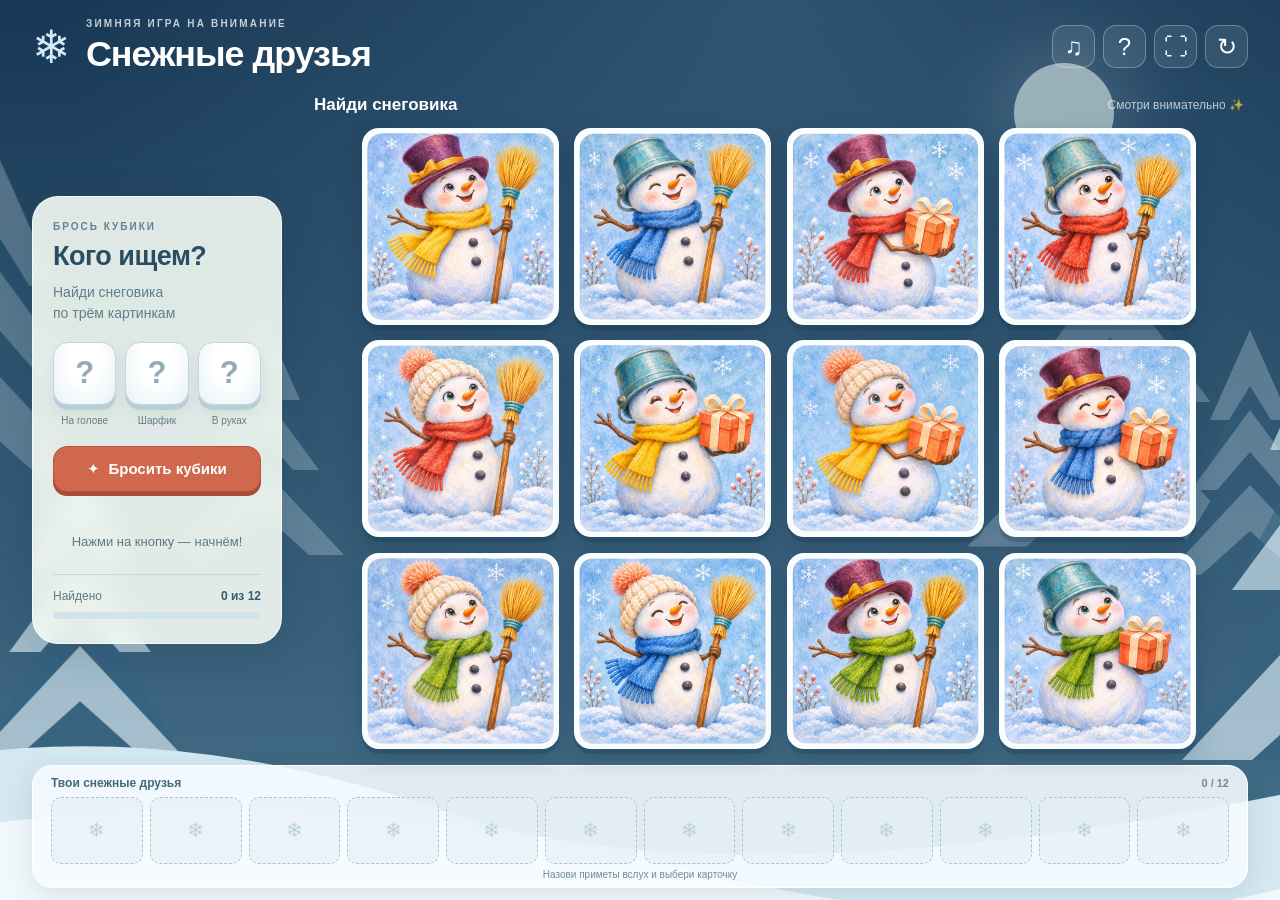
==== commit f120d0d0: "Replace dice symbols with watercolor illustrations matching the snowmen" ====
--- a/index.html
+++ b/index.html
@@ -4,7 +4,7 @@
 <meta charset="utf-8"><meta name="viewport" content="width=device-width, initial-scale=1, viewport-fit=cover">
 <meta name="theme-color" content="#183d60"><meta name="description" content="Найди снеговика по трём признакам: головной убор, цвет шарфа и предмет в руках. Зимняя игра для детей.">
 <title>Снежные друзья — найди снеговика</title>
-<link rel="stylesheet" href="style.css"><script src="game.js" defer></script>
+<link rel="preload" href="assets/dice-icons.webp" as="image"><link rel="stylesheet" href="style.css?v=2"><script src="game.js?v=2" defer></script>
 </head>
 <body>
 <div class="winter" aria-hidden="true"><div class="moon"></div><svg class="forest" viewBox="0 0 1600 900" preserveAspectRatio="xMidYMax slice"><defs><g id="fir"><path d="M0 0-40 90h19l-38 70h26l-51 85h72v35h24v-35h72l-51-85h26L21 90h19Z" fill="#376481"/><path d="M0 0-40 90h19L0 56l21 34h19ZM0 80l-59 80h26L0 122l33 38h26ZM0 155l-84 90h35L0 201l49 44h35Z" fill="#dceff7"/></g></defs><g opacity=".27"><use href="#fir" transform="translate(160 160) scale(1.4)"/><use href="#fir" transform="translate(1270 130) scale(1.7)"/><use href="#fir" transform="translate(420 310)"/><use href="#fir" transform="translate(1410 330)"/></g><g opacity=".65"><use href="#fir" transform="translate(10 300) scale(1.8)"/><use href="#fir" transform="translate(1510 270) scale(2)"/><use href="#fir" transform="translate(240 460) scale(1.2)"/></g><path d="M0 780Q280 700 600 810T1600 760V900H0Z" fill="#d3e8f0"/><path d="M0 850Q400 760 850 870T1600 830V900H0Z" fill="#f1f8fb"/></svg><div id="snow"></div></div>
--- a/style.css
+++ b/style.css
@@ -4,3 +4,7 @@
 @media(max-width:620px) and (orientation:portrait){.play-area{height:auto}}
 @media(max-height:430px) and (orientation:landscape){.step-label{display:none}.panel{padding:10px 12px}.panel h2{font-size:19px}.dice{margin:9px 0}.die-wrap>span{margin-top:7px}#feedback{height:28px;margin-top:8px}.progress-area{padding-top:6px}}
 .board{height:100%;max-height:100%;margin:0 auto;align-self:stretch}
+
+/* Watercolor pictures on the dice share the snowmen's palette and texture. */
+.die .dice-art{width:100%;height:100%;display:block;overflow:hidden;filter:drop-shadow(0 2px 1px #254c621a)}
+.die{background:radial-gradient(ellipse at 50% 32%,#fff 35%,#e8f2f7 100%);box-shadow:inset 0 1px 0 #fff,0 5px 0 #b9cdd5,0 9px 14px #3e657d16}
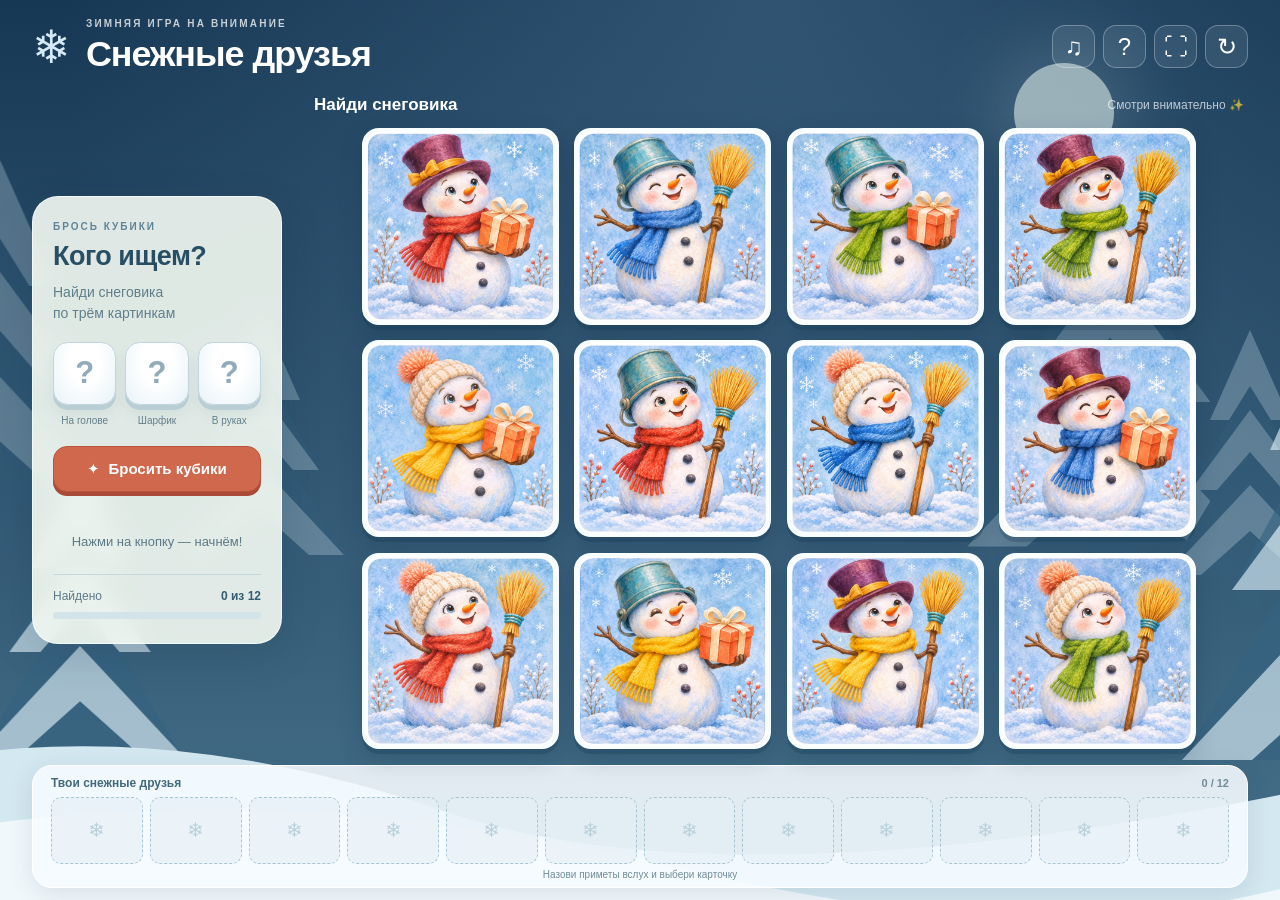
==== commit 212c94ef: "Refresh browser asset versions for watercolor dice update" ====
--- a/index.html
+++ b/index.html
@@ -4,7 +4,7 @@
 <meta charset="utf-8"><meta name="viewport" content="width=device-width, initial-scale=1, viewport-fit=cover">
 <meta name="theme-color" content="#183d60"><meta name="description" content="Найди снеговика по трём признакам: головной убор, цвет шарфа и предмет в руках. Зимняя игра для детей.">
 <title>Снежные друзья — найди снеговика</title>
-<link rel="preload" href="assets/dice-icons.webp" as="image"><link rel="stylesheet" href="style.css?v=2"><script src="game.js?v=2" defer></script>
+<link rel="preload" href="assets/dice-icons.webp" as="image"><link rel="stylesheet" href="style.css?v=3"><script src="game.js?v=3" defer></script>
 </head>
 <body>
 <div class="winter" aria-hidden="true"><div class="moon"></div><svg class="forest" viewBox="0 0 1600 900" preserveAspectRatio="xMidYMax slice"><defs><g id="fir"><path d="M0 0-40 90h19l-38 70h26l-51 85h72v35h24v-35h72l-51-85h26L21 90h19Z" fill="#376481"/><path d="M0 0-40 90h19L0 56l21 34h19ZM0 80l-59 80h26L0 122l33 38h26ZM0 155l-84 90h35L0 201l49 44h35Z" fill="#dceff7"/></g></defs><g opacity=".27"><use href="#fir" transform="translate(160 160) scale(1.4)"/><use href="#fir" transform="translate(1270 130) scale(1.7)"/><use href="#fir" transform="translate(420 310)"/><use href="#fir" transform="translate(1410 330)"/></g><g opacity=".65"><use href="#fir" transform="translate(10 300) scale(1.8)"/><use href="#fir" transform="translate(1510 270) scale(2)"/><use href="#fir" transform="translate(240 460) scale(1.2)"/></g><path d="M0 780Q280 700 600 810T1600 760V900H0Z" fill="#d3e8f0"/><path d="M0 850Q400 760 850 870T1600 830V900H0Z" fill="#f1f8fb"/></svg><div id="snow"></div></div>
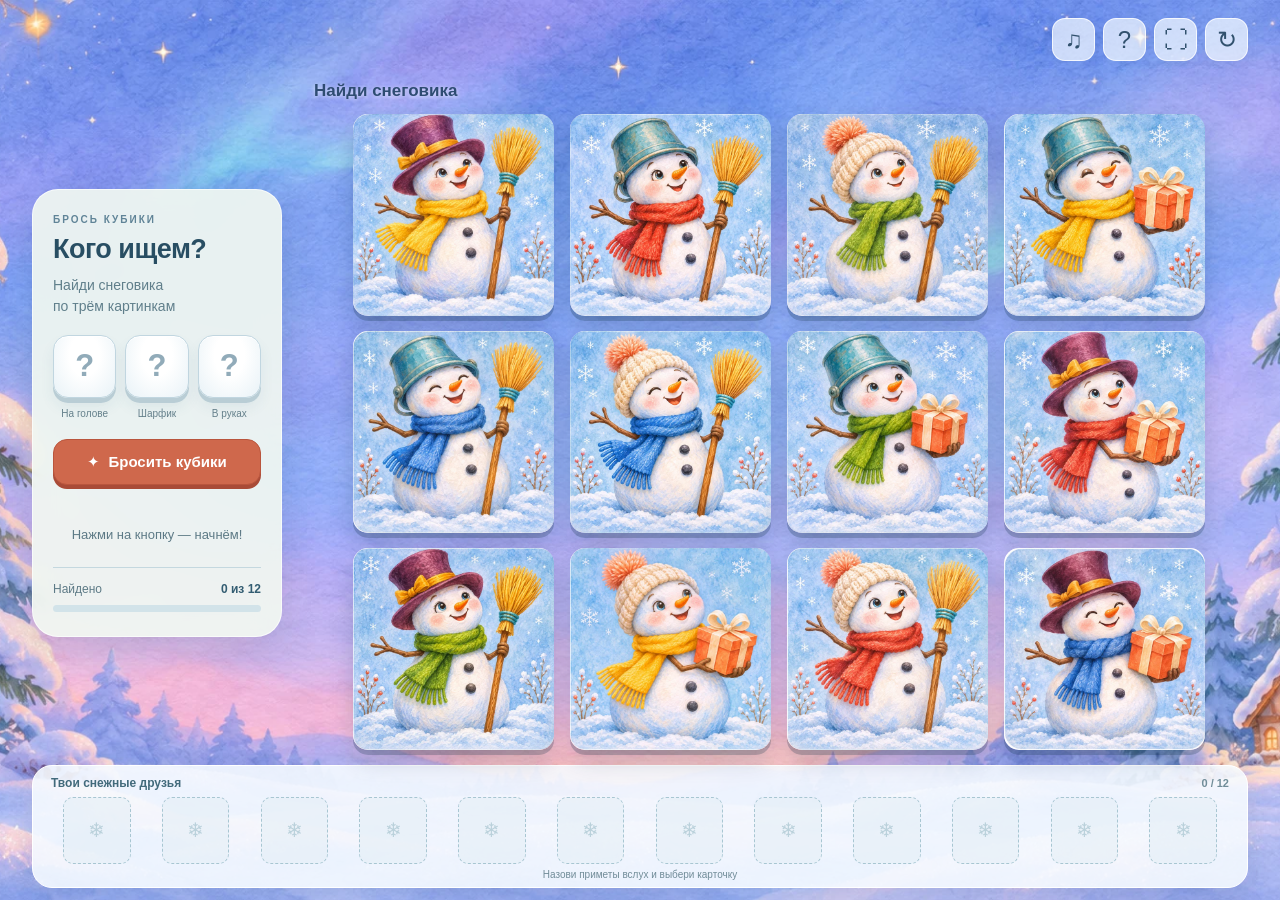
==== commit 30f84469: "Add painted winter background, fit frames to pictures and remove extra headings" ====
--- a/index.html
+++ b/index.html
@@ -3,16 +3,16 @@
 <head>
 <meta charset="utf-8"><meta name="viewport" content="width=device-width, initial-scale=1, viewport-fit=cover">
 <meta name="theme-color" content="#183d60"><meta name="description" content="Найди снеговика по трём признакам: головной убор, цвет шарфа и предмет в руках. Зимняя игра для детей.">
-<title>Снежные друзья — найди снеговика</title>
-<link rel="preload" href="assets/dice-icons.webp" as="image"><link rel="stylesheet" href="style.css?v=3"><script src="game.js?v=3" defer></script>
+<title>Найди снеговика</title>
+<link rel="preload" href="assets/dice-icons.webp" as="image"><link rel="preload" href="assets/winter-clearing.webp" as="image"><link rel="stylesheet" href="style.css?v=4"><script src="game.js?v=3" defer></script>
 </head>
 <body>
-<div class="winter" aria-hidden="true"><div class="moon"></div><svg class="forest" viewBox="0 0 1600 900" preserveAspectRatio="xMidYMax slice"><defs><g id="fir"><path d="M0 0-40 90h19l-38 70h26l-51 85h72v35h24v-35h72l-51-85h26L21 90h19Z" fill="#376481"/><path d="M0 0-40 90h19L0 56l21 34h19ZM0 80l-59 80h26L0 122l33 38h26ZM0 155l-84 90h35L0 201l49 44h35Z" fill="#dceff7"/></g></defs><g opacity=".27"><use href="#fir" transform="translate(160 160) scale(1.4)"/><use href="#fir" transform="translate(1270 130) scale(1.7)"/><use href="#fir" transform="translate(420 310)"/><use href="#fir" transform="translate(1410 330)"/></g><g opacity=".65"><use href="#fir" transform="translate(10 300) scale(1.8)"/><use href="#fir" transform="translate(1510 270) scale(2)"/><use href="#fir" transform="translate(240 460) scale(1.2)"/></g><path d="M0 780Q280 700 600 810T1600 760V900H0Z" fill="#d3e8f0"/><path d="M0 850Q400 760 850 870T1600 830V900H0Z" fill="#f1f8fb"/></svg><div id="snow"></div></div>
+<div class="winter" aria-hidden="true"><div id="snow"></div></div>
 <div class="app">
-<header><div class="brand"><span class="brand-icon" aria-hidden="true">❄</span><div><p class="eyebrow">ЗИМНЯЯ ИГРА НА ВНИМАНИЕ</p><h1>Снежные друзья</h1></div></div><nav aria-label="Управление игрой"><button class="tool" id="sound" aria-label="Выключить звуки" aria-pressed="false">♫</button><button class="tool" id="help" aria-label="Правила игры">?</button><button class="tool" id="fullscreen" aria-label="На весь экран">⛶</button><button class="tool" id="restart" aria-label="Начать заново">↻</button></nav></header>
+<header><nav aria-label="Управление игрой"><button class="tool" id="sound" aria-label="Выключить звуки" aria-pressed="false">♫</button><button class="tool" id="help" aria-label="Правила игры">?</button><button class="tool" id="fullscreen" aria-label="На весь экран">⛶</button><button class="tool" id="restart" aria-label="Начать заново">↻</button></nav></header>
 <main>
 <aside class="panel"><p class="step-label">БРОСЬ КУБИКИ</p><h2>Кого ищем?</h2><p class="intro">Найди снеговика<br>по трём картинкам</p><div class="dice" aria-label="Признаки снеговика"><div class="die-wrap"><div class="die" id="hatDie" role="img" aria-label="Головной убор: пока неизвестно">?</div><span>На голове</span></div><div class="die-wrap"><div class="die" id="scarfDie" role="img" aria-label="Цвет шарфа: пока неизвестен">?</div><span>Шарфик</span></div><div class="die-wrap"><div class="die" id="itemDie" role="img" aria-label="Предмет: пока неизвестен">?</div><span>В руках</span></div></div><button class="primary" id="roll"><span aria-hidden="true">✦</span> Бросить кубики</button><div id="feedback" role="status" aria-live="polite">Нажми на кнопку — начнём!</div><div class="progress-area"><div class="progress-label"><span>Найдено</span><strong id="count">0 из 12</strong></div><div class="progress" role="progressbar" aria-label="Найденные снеговики" aria-valuemin="0" aria-valuemax="12" aria-valuenow="0"><div id="fill"></div></div></div></aside>
-<section class="play-area" aria-label="Поле с двенадцатью снеговиками"><div class="board-top"><h2>Найди снеговика</h2><span>Смотри внимательно ✨</span></div><div id="board" class="board"></div></section>
+<section class="play-area" aria-label="Поле с двенадцатью снеговиками"><div class="board-top"><h2>Найди снеговика</h2></div><div id="board" class="board"></div></section>
 </main>
 <footer><div class="collection-title">Твои снежные друзья <span id="collectionCount">0 / 12</span></div><div id="collection" class="collection" aria-label="Коллекция найденных снеговиков"></div><p class="footer-tip">Назови приметы вслух и выбери карточку</p></footer>
 </div>
--- a/style.css
+++ b/style.css
@@ -8,3 +8,19 @@
 /* Watercolor pictures on the dice share the snowmen's palette and texture. */
 .die .dice-art{width:100%;height:100%;display:block;overflow:hidden;filter:drop-shadow(0 2px 1px #254c621a)}
 .die{background:radial-gradient(ellipse at 50% 32%,#fff 35%,#e8f2f7 100%);box-shadow:inset 0 1px 0 #fff,0 5px 0 #b9cdd5,0 9px 14px #3e657d16}
+
+/* Painted winter clearing and picture-sized frames. */
+:root{background:#a6bbe3}
+.winter{background:#a6bbe3 url('assets/winter-clearing.webp') center center/cover no-repeat}
+header{justify-content:flex-end}
+.tool{color:#31516d;background:#f2f8ffb8;border-color:#ffffffc9;box-shadow:0 2px 8px #45668916}
+.tool:hover{background:#fff}
+.board-top{color:#2e4c72}
+.board-top h2{text-shadow:0 1px 5px #ffffffc9}
+.card{border:0;border-radius:15px;background:transparent}
+.card img{border-radius:inherit;object-fit:cover;transform:scale(1.025)}
+.collection-slot{width:min(100%,clamp(40px,7.5svh,68px));height:auto;aspect-ratio:1;align-self:center;justify-self:center}
+.collection-slot img{width:100%;height:100%;max-width:none;object-fit:cover;border-radius:inherit;transform:scale(1.025)}
+.collection-slot.filled{border:0;background:transparent;box-shadow:0 2px 5px #456c8433}
+@media(max-width:620px) and (orientation:portrait){.collection-slot{width:min(100%,31px)}.card{border-radius:11px}}
+@media(max-height:600px) and (orientation:landscape){.collection-slot{width:min(100%,35px)}.card{border-radius:10px}}
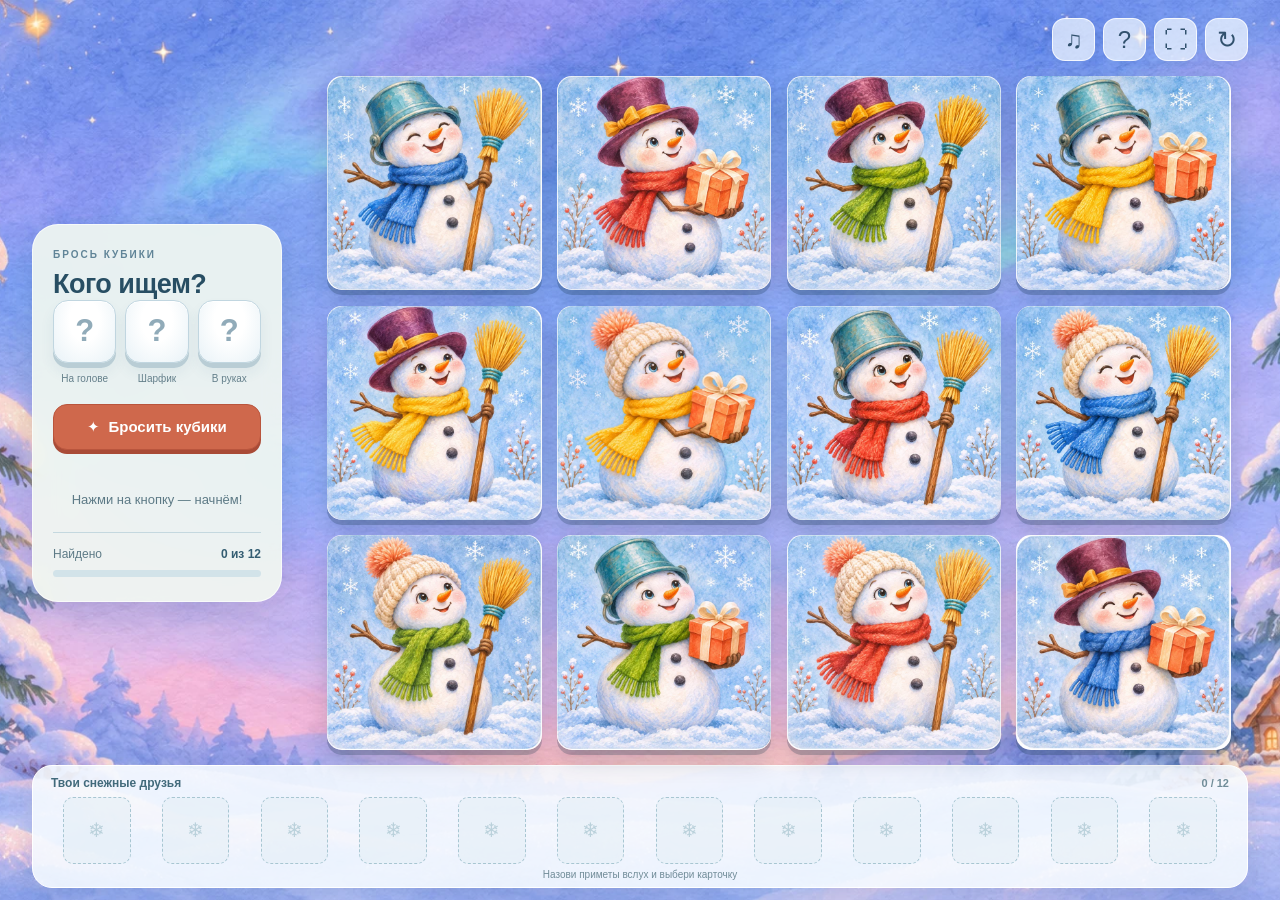
==== commit cf6cf367: "Reveal twelve sound-S story scenes beneath collected snowmen and add picture zoom" ====
--- a/index.html
+++ b/index.html
@@ -3,20 +3,21 @@
 <head>
 <meta charset="utf-8"><meta name="viewport" content="width=device-width, initial-scale=1, viewport-fit=cover">
 <meta name="theme-color" content="#183d60"><meta name="description" content="Найди снеговика по трём признакам: головной убор, цвет шарфа и предмет в руках. Зимняя игра для детей.">
-<title>Найди снеговика</title>
-<link rel="preload" href="assets/dice-icons.webp" as="image"><link rel="preload" href="assets/winter-clearing.webp" as="image"><link rel="stylesheet" href="style.css?v=4"><script src="game.js?v=3" defer></script>
+<title>Зимние истории — звук С</title>
+<link rel="preload" href="assets/dice-icons.webp" as="image"><link rel="preload" href="assets/winter-clearing.webp" as="image"><link rel="stylesheet" href="style.css?v=5"><script src="game.js?v=5" defer></script>
 </head>
 <body>
 <div class="winter" aria-hidden="true"><div id="snow"></div></div>
 <div class="app">
 <header><nav aria-label="Управление игрой"><button class="tool" id="sound" aria-label="Выключить звуки" aria-pressed="false">♫</button><button class="tool" id="help" aria-label="Правила игры">?</button><button class="tool" id="fullscreen" aria-label="На весь экран">⛶</button><button class="tool" id="restart" aria-label="Начать заново">↻</button></nav></header>
 <main>
-<aside class="panel"><p class="step-label">БРОСЬ КУБИКИ</p><h2>Кого ищем?</h2><p class="intro">Найди снеговика<br>по трём картинкам</p><div class="dice" aria-label="Признаки снеговика"><div class="die-wrap"><div class="die" id="hatDie" role="img" aria-label="Головной убор: пока неизвестно">?</div><span>На голове</span></div><div class="die-wrap"><div class="die" id="scarfDie" role="img" aria-label="Цвет шарфа: пока неизвестен">?</div><span>Шарфик</span></div><div class="die-wrap"><div class="die" id="itemDie" role="img" aria-label="Предмет: пока неизвестен">?</div><span>В руках</span></div></div><button class="primary" id="roll"><span aria-hidden="true">✦</span> Бросить кубики</button><div id="feedback" role="status" aria-live="polite">Нажми на кнопку — начнём!</div><div class="progress-area"><div class="progress-label"><span>Найдено</span><strong id="count">0 из 12</strong></div><div class="progress" role="progressbar" aria-label="Найденные снеговики" aria-valuemin="0" aria-valuemax="12" aria-valuenow="0"><div id="fill"></div></div></div></aside>
-<section class="play-area" aria-label="Поле с двенадцатью снеговиками"><div class="board-top"><h2>Найди снеговика</h2></div><div id="board" class="board"></div></section>
+<aside class="panel"><p class="step-label">БРОСЬ КУБИКИ</p><h2>Кого ищем?</h2><div class="dice" aria-label="Признаки снеговика"><div class="die-wrap"><div class="die" id="hatDie" role="img" aria-label="Головной убор: пока неизвестно">?</div><span>На голове</span></div><div class="die-wrap"><div class="die" id="scarfDie" role="img" aria-label="Цвет шарфа: пока неизвестен">?</div><span>Шарфик</span></div><div class="die-wrap"><div class="die" id="itemDie" role="img" aria-label="Предмет: пока неизвестен">?</div><span>В руках</span></div></div><button class="primary" id="roll"><span aria-hidden="true">✦</span> Бросить кубики</button><div id="feedback" role="status" aria-live="polite">Нажми на кнопку — начнём!</div><div class="progress-area"><div class="progress-label"><span>Найдено</span><strong id="count">0 из 12</strong></div><div class="progress" role="progressbar" aria-label="Найденные снеговики" aria-valuemin="0" aria-valuemax="12" aria-valuenow="0"><div id="fill"></div></div></div></aside>
+<section class="play-area story-board" aria-label="Поле с двенадцатью снеговиками"><div id="board" class="board"></div></section>
 </main>
 <footer><div class="collection-title">Твои снежные друзья <span id="collectionCount">0 / 12</span></div><div id="collection" class="collection" aria-label="Коллекция найденных снеговиков"></div><p class="footer-tip">Назови приметы вслух и выбери карточку</p></footer>
 </div>
-<dialog id="helpDialog"><form method="dialog"><button class="close" aria-label="Закрыть правила">×</button><span class="dialog-snow" aria-hidden="true">❄</span><p class="eyebrow">ИЩЕМ ПО ПРИМЕТАМ</p><h2>Познакомимся со снеговиками!</h2><ol><li>Нажми «Бросить кубики».</li><li>Рассмотри головной убор, цвет шарфа и предмет.</li><li>Найди снеговика, у которого совпадают все три приметы.</li><li>Собери всех 12 снежных друзей!</li></ol><p>Можно сказать: «Я нашёл снеговика в шапке, с зелёным шарфом и метлой».</p><button class="primary">Всё понятно!</button></form></dialog>
+<dialog id="helpDialog"><form method="dialog"><button class="close" aria-label="Закрыть правила">×</button><span class="dialog-snow" aria-hidden="true">❄</span><p class="eyebrow">ИЩЕМ ПО ПРИМЕТАМ</p><h2>Познакомимся со снеговиками!</h2><ol><li>Нажми «Бросить кубики».</li><li>Рассмотри головной убор, цвет шарфа и предмет.</li><li>Выбери карточку, на которой совпадают все три приметы.</li><li>После верного ответа откроется сюжет. Нажми на картинку и составь предложение.</li><li>Собери всех 12 снежных друзей!</li></ol><p>Можно сказать: «Я нашёл снеговика в шапке, с зелёным шарфом и метлой».</p><button class="primary">Всё понятно!</button></form></dialog>
 <dialog id="restartDialog"><form method="dialog"><h2>Начать заново?</h2><p>Карточки перемешаются, а коллекция очистится.</p><div class="dialog-actions"><button class="secondary" value="cancel">Продолжить</button><button class="primary" value="restart">Начать заново</button></div></form></dialog>
-<dialog id="finishDialog"><span class="dialog-snow" aria-hidden="true">✦</span><p class="eyebrow">ПРЕКРАСНАЯ РАБОТА!</p><h2>Все снеговики найдены!</h2><p>Ты собрал 12 снежных друзей!</p><div id="finishFriends" class="finish-friends"></div><button class="primary" id="again">Играть ещё</button></dialog>
+<dialog id="finishDialog"><span class="dialog-snow" aria-hidden="true">✦</span><p class="eyebrow">ПРЕКРАСНАЯ РАБОТА!</p><h2>Все снеговики найдены!</h2><p>Ты собрал 12 снежных друзей!</p><div id="finishFriends" class="finish-friends"></div><button class="primary" id="again">Играть ещё</button><button class="secondary" id="viewStories" type="button">Рассмотреть картинки</button></dialog>
+<dialog id="storyDialog" class="story-dialog" aria-labelledby="storyTitle"><form method="dialog"><button class="close" aria-label="Закрыть картинку">×</button><h2 id="storyTitle">Составь предложение</h2><img id="storyImage" alt="" width="640" height="640"><button class="primary">Вернуться к игре</button></form></dialog>
 </body></html>
--- a/style.css
+++ b/style.css
@@ -24,3 +24,15 @@
 .collection-slot.filled{border:0;background:transparent;box-shadow:0 2px 5px #456c8433}
 @media(max-width:620px) and (orientation:portrait){.collection-slot{width:min(100%,31px)}.card{border-radius:11px}}
 @media(max-height:600px) and (orientation:landscape){.collection-slot{width:min(100%,35px)}.card{border-radius:10px}}
+
+/* A revealed story uses the same square and position as its snowman. */
+.play-area.story-board{grid-template-rows:minmax(0,1fr);gap:0}
+.card.story-card{cursor:zoom-in;animation:storyReveal .4s ease-out}
+.card.story-card img{transform:none;object-fit:cover}
+.story-dialog{padding:20px;width:min(92vw,760px)}
+.story-dialog form{display:flex;flex-direction:column;align-items:center;gap:14px}
+.story-dialog h2{font-size:20px;margin:0 25px}
+.story-dialog img{display:block;width:min(67svh,100%);height:auto;aspect-ratio:1;max-height:67svh;object-fit:contain;border-radius:14px}
+.story-dialog .close{min-width:40px;min-height:40px}
+#viewStories{display:block;margin:14px auto 0}
+@keyframes storyReveal{from{opacity:.2;filter:brightness(1.2)}to{opacity:1;filter:brightness(1)}}
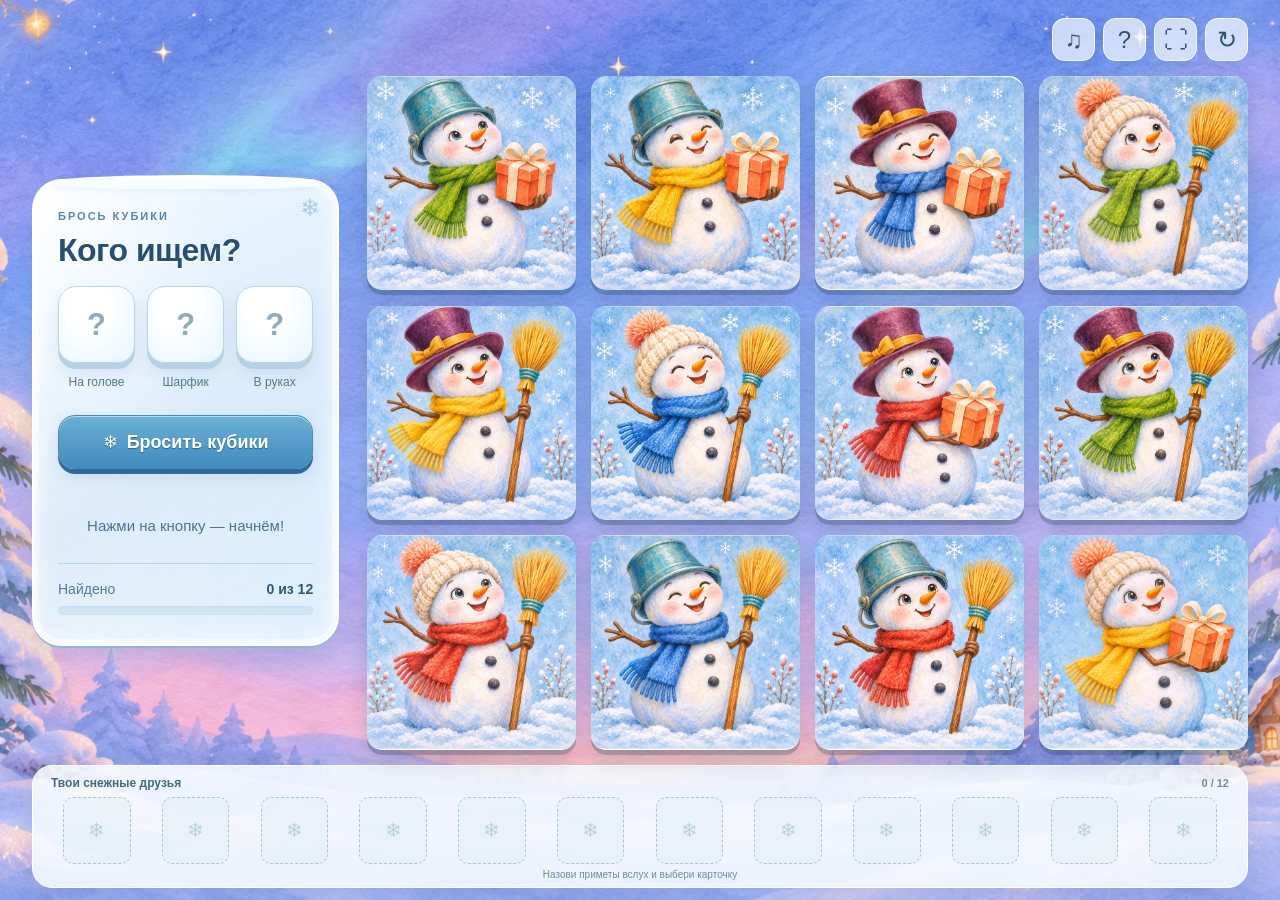
==== commit 546c4204: "Use winter snowflake button and refresh panel styles" ====
--- a/index.html
+++ b/index.html
@@ -4,14 +4,14 @@
 <meta charset="utf-8"><meta name="viewport" content="width=device-width, initial-scale=1, viewport-fit=cover">
 <meta name="theme-color" content="#183d60"><meta name="description" content="Найди снеговика по трём признакам: головной убор, цвет шарфа и предмет в руках. Зимняя игра для детей.">
 <title>Зимние истории — звук С</title>
-<link rel="preload" href="assets/dice-icons.webp" as="image"><link rel="preload" href="assets/winter-clearing.webp" as="image"><link rel="stylesheet" href="style.css?v=5"><script src="game.js?v=5" defer></script>
+<link rel="preload" href="assets/dice-icons.webp" as="image"><link rel="preload" href="assets/winter-clearing.webp" as="image"><link rel="stylesheet" href="style.css?v=6"><script src="game.js?v=5" defer></script>
 </head>
 <body>
 <div class="winter" aria-hidden="true"><div id="snow"></div></div>
 <div class="app">
 <header><nav aria-label="Управление игрой"><button class="tool" id="sound" aria-label="Выключить звуки" aria-pressed="false">♫</button><button class="tool" id="help" aria-label="Правила игры">?</button><button class="tool" id="fullscreen" aria-label="На весь экран">⛶</button><button class="tool" id="restart" aria-label="Начать заново">↻</button></nav></header>
 <main>
-<aside class="panel"><p class="step-label">БРОСЬ КУБИКИ</p><h2>Кого ищем?</h2><div class="dice" aria-label="Признаки снеговика"><div class="die-wrap"><div class="die" id="hatDie" role="img" aria-label="Головной убор: пока неизвестно">?</div><span>На голове</span></div><div class="die-wrap"><div class="die" id="scarfDie" role="img" aria-label="Цвет шарфа: пока неизвестен">?</div><span>Шарфик</span></div><div class="die-wrap"><div class="die" id="itemDie" role="img" aria-label="Предмет: пока неизвестен">?</div><span>В руках</span></div></div><button class="primary" id="roll"><span aria-hidden="true">✦</span> Бросить кубики</button><div id="feedback" role="status" aria-live="polite">Нажми на кнопку — начнём!</div><div class="progress-area"><div class="progress-label"><span>Найдено</span><strong id="count">0 из 12</strong></div><div class="progress" role="progressbar" aria-label="Найденные снеговики" aria-valuemin="0" aria-valuemax="12" aria-valuenow="0"><div id="fill"></div></div></div></aside>
+<aside class="panel"><p class="step-label">БРОСЬ КУБИКИ</p><h2>Кого ищем?</h2><div class="dice" aria-label="Признаки снеговика"><div class="die-wrap"><div class="die" id="hatDie" role="img" aria-label="Головной убор: пока неизвестно">?</div><span>На голове</span></div><div class="die-wrap"><div class="die" id="scarfDie" role="img" aria-label="Цвет шарфа: пока неизвестен">?</div><span>Шарфик</span></div><div class="die-wrap"><div class="die" id="itemDie" role="img" aria-label="Предмет: пока неизвестен">?</div><span>В руках</span></div></div><button class="primary" id="roll"><span aria-hidden="true">❄</span> Бросить кубики</button><div id="feedback" role="status" aria-live="polite">Нажми на кнопку — начнём!</div><div class="progress-area"><div class="progress-label"><span>Найдено</span><strong id="count">0 из 12</strong></div><div class="progress" role="progressbar" aria-label="Найденные снеговики" aria-valuemin="0" aria-valuemax="12" aria-valuenow="0"><div id="fill"></div></div></div></aside>
 <section class="play-area story-board" aria-label="Поле с двенадцатью снеговиками"><div id="board" class="board"></div></section>
 </main>
 <footer><div class="collection-title">Твои снежные друзья <span id="collectionCount">0 / 12</span></div><div id="collection" class="collection" aria-label="Коллекция найденных снеговиков"></div><p class="footer-tip">Назови приметы вслух и выбери карточку</p></footer>
--- a/style.css
+++ b/style.css
@@ -36,3 +36,27 @@
 .story-dialog .close{min-width:40px;min-height:40px}
 #viewStories{display:block;margin:14px auto 0}
 @keyframes storyReveal{from{opacity:.2;filter:brightness(1.2)}to{opacity:1;filter:brightness(1)}}
+
+/* Larger frosted window for the dice, with snow trim and an icy blue button. */
+@media(min-width:1001px){main{grid-template-columns:clamp(290px,24vw,340px) minmax(0,1fr)}}
+.panel{border:2px solid #fff;border-radius:30px;padding:29px 24px;background:radial-gradient(ellipse at 0 0,#ffffffee 0,transparent 48%),radial-gradient(ellipse at 100% 100%,#d4eafa88,transparent 58%),linear-gradient(155deg,#f3fbfff2,#e0f0faed 60%,#edf8fff5);box-shadow:inset 0 0 0 5px #ffffff70,inset 0 0 24px #ffffffcf,0 12px 35px #4c75a73b,0 2px 0 #9dc5de;backdrop-filter:blur(12px)}
+.panel:before{content:'';position:absolute;pointer-events:none;left:17px;right:17px;top:-6px;height:14px;border-radius:70% 65% 45% 50%;background:linear-gradient(#fff,#f2fbff);box-shadow:0 3px 5px #95bbd927}
+.panel:after{content:'❄';position:absolute;pointer-events:none;right:17px;top:13px;font-size:24px;color:#8bbcd7;opacity:.65}
+.panel .step-label{color:#5984a7;font-size:11px;letter-spacing:2px;margin-bottom:10px}
+.panel h2{font-size:32px;color:#294e73;text-shadow:0 2px 0 #fff;margin-bottom:17px}
+.panel .dice{gap:12px;margin:0 0 26px}
+.panel .die{border:1px solid #b6d6ec;border-radius:18px;background:radial-gradient(ellipse at 40% 25%,#fff 30%,#ecf8ff 80%);box-shadow:inset 0 1px 0 #fff,0 6px 0 #b5d1e3,0 10px 15px #446e9620}
+.panel .die-wrap>span{font-size:12px;color:#527995;margin-top:12px}
+.panel #roll{min-height:54px;font-size:18px;border-radius:17px;border:1px solid #468ab7;background:linear-gradient(#6aafd5,#438bbd);box-shadow:inset 0 1px 0 #d4f2ffb3,0 5px 0 #316a99,0 7px 15px #4776a52b;text-shadow:0 1px 1px #32628c}
+.panel #roll:hover:not(:disabled){background:linear-gradient(#78bce1,#4c97c9)}
+.panel #roll:disabled{opacity:.68;box-shadow:inset 0 1px 0 #fff8,0 4px 0 #608fae}
+.panel #feedback{height:76px;font-size:15px;color:#4e7393;margin-top:18px}
+.panel .progress-area{border-color:#b8d8ea;padding-top:17px}
+.panel .progress-label{font-size:14px;color:#527b9c}
+.panel .progress-label strong{color:#2d5779}
+.panel .progress{height:9px;background:#cfe5f2;box-shadow:inset 0 1px 2px #91b6ce33}
+.panel #fill{background:linear-gradient(90deg,#78bbd1,#559fc7)}
+@media(min-width:621px) and (max-width:1000px){main{grid-template-columns:250px minmax(0,1fr);gap:18px}.panel{padding:24px 18px}.panel h2{font-size:28px}.panel .dice{gap:9px}.panel .die-wrap>span{font-size:10px}.panel #roll{font-size:15px;min-height:48px}.panel #feedback{font-size:13px;height:62px}}
+@media(max-width:620px) and (orientation:portrait){.panel{padding:13px 14px;border-radius:21px;gap:6px 14px}.panel:before{left:14px;right:14px;height:10px;top:-4px}.panel:after{display:none}.panel .dice{margin:0;gap:9px}.panel .die{max-height:68px;max-width:68px;border-radius:13px}.panel .die-wrap>span{font-size:9px;margin-top:8px}.panel #roll{font-size:13px;min-height:42px;padding:9px 5px;border-radius:12px}.panel #feedback{height:32px;min-height:32px;font-size:11px;margin:0}.panel h2,.panel .step-label{display:none}}
+@media(max-height:600px) and (orientation:landscape){main{grid-template-columns:240px minmax(0,1fr);gap:18px}.panel{padding:18px 16px;border-radius:24px}.panel:after{font-size:18px;top:10px;right:12px}.panel .step-label{font-size:9px;margin-bottom:6px}.panel h2{font-size:25px;margin-bottom:12px}.panel .dice{gap:10px;margin:0 0 18px}.panel .die{border-radius:13px}.panel .die-wrap>span{font-size:10px;margin-top:9px}.panel #roll{min-height:43px;font-size:15px;padding:9px}.panel #feedback{height:41px;font-size:12px;margin-top:12px}.panel .progress-area{padding-top:10px}.panel .progress-label{font-size:11px}.panel .progress{height:7px}}
+@media(max-height:430px) and (orientation:landscape){.panel{padding:10px 14px}.panel .step-label{display:none}.panel h2{font-size:22px;margin-bottom:9px}.panel .dice{margin-bottom:13px;gap:9px}.panel .die{max-height:57px;max-width:57px;margin:auto}.panel .die-wrap>span{font-size:9px;margin-top:7px}.panel #roll{min-height:36px;font-size:14px;padding:7px}.panel #feedback{height:28px;font-size:11px;margin-top:8px}.panel .progress-area{padding-top:7px}.panel .progress{margin-top:6px;height:6px}}
